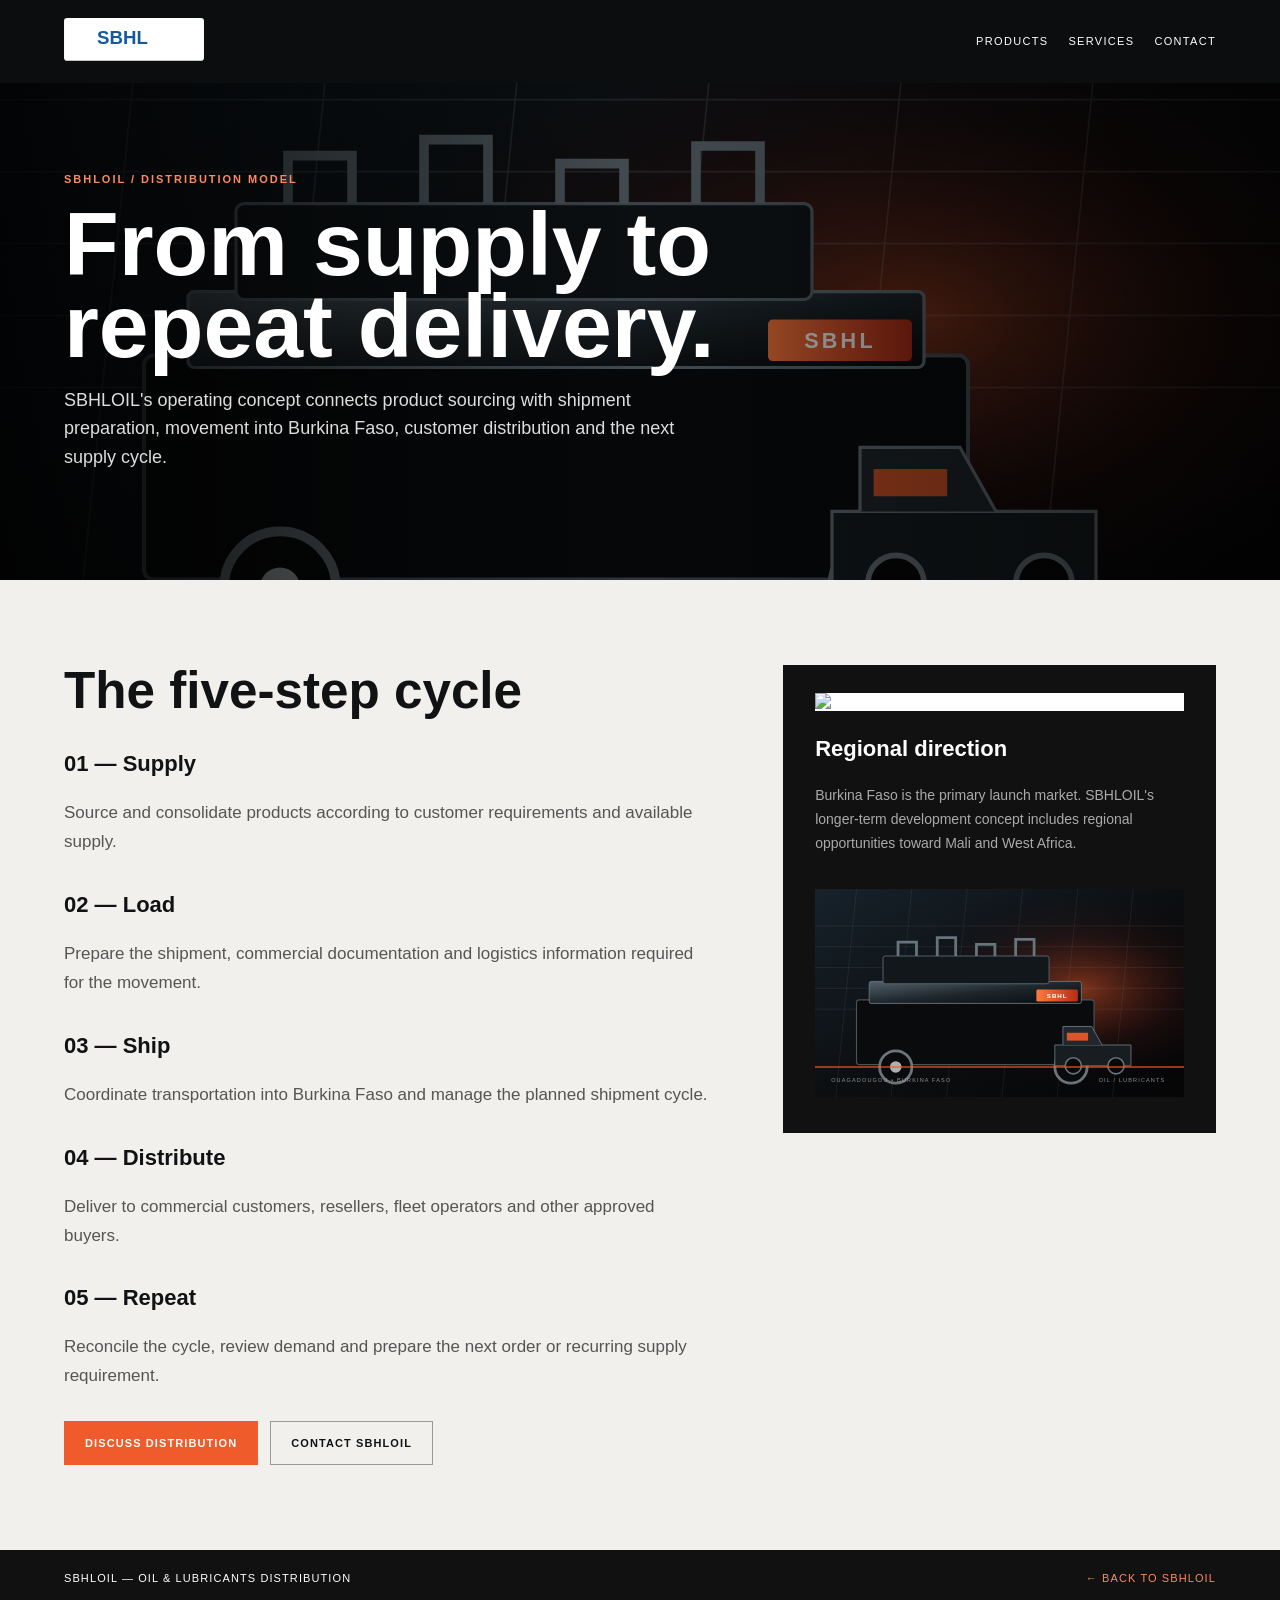
==== distribution/index.html @ 210b0f4d "Rebrand website to SBHLOIL" ====
<!doctype html><html lang="en"><head><meta charset="utf-8"><meta name="viewport" content="width=device-width,initial-scale=1"><title>SBHLOIL | Distribution Model</title><link rel="stylesheet" href="../assets/detail.css"></head><body>
<header class="detail-header"><a href="../index.html"><svg class="sbhl-logo" viewBox="0 0 360 110" xmlns="http://www.w3.org/2000/svg"><rect width="360" height="110" rx="8" fill="#fff"/><text x="85" y="68" font-family="Arial" font-size="48" font-weight="900" fill="#145a9c">SBHL</text></svg></a><nav class="detail-nav"><a href="../index.html#products">Products</a><a href="../index.html#services">Services</a><a href="../index.html#contact">Contact</a></nav></header>
<section class="detail-hero"><div class="detail-hero-content"><div class="eyebrow">SBHLOIL / DISTRIBUTION MODEL</div><h1>From supply to repeat delivery.</h1><p>SBHLOIL's operating concept connects product sourcing with shipment preparation, movement into Burkina Faso, customer distribution and the next supply cycle.</p></div></section>
<main class="detail-main"><div class="detail-grid"><div><h2>The five-step cycle</h2><h3>01 — Supply</h3><p>Source and consolidate products according to customer requirements and available supply.</p><h3>02 — Load</h3><p>Prepare the shipment, commercial documentation and logistics information required for the movement.</p><h3>03 — Ship</h3><p>Coordinate transportation into Burkina Faso and manage the planned shipment cycle.</p><h3>04 — Distribute</h3><p>Deliver to commercial customers, resellers, fleet operators and other approved buyers.</p><h3>05 — Repeat</h3><p>Reconcile the cycle, review demand and prepare the next order or recurring supply requirement.</p><div class="detail-actions"><a class="btn btn-primary" href="../index.html#quote">Discuss Distribution</a><a class="btn btn-light" href="../index.html#contact">Contact SBHLOIL</a></div></div><aside class="info-card"><img class="card-image" src="../assets/sbhl-gazpromneft-brand.webp" alt="SBHL and Gazpromneft brand identity"><h3>Regional direction</h3><p>Burkina Faso is the primary launch market. SBHLOIL's longer-term development concept includes regional opportunities toward Mali and West Africa.</p><img src="../assets/sbhl-hero.svg" alt="SBHL distribution illustration" style="width:100%;margin-top:20px"></aside></div></main><div class="backbar"><span>SBHLOIL — Oil & Lubricants Distribution</span><a href="../index.html">← Back to SBHLOIL</a></div></body></html>
---- assets/detail.css ----
:root{--accent:#ef5b2a;--dark:#0b0d0f;--paper:#f1f0ec;--muted:#a8aaa6;--blue:#145a9c}*{box-sizing:border-box}body{margin:0;background:var(--paper);color:#101214;font-family:Arial,Helvetica,sans-serif}a{text-decoration:none;color:inherit}.detail-header{background:#0b0d0f;color:#fff;padding:18px 5vw;display:flex;align-items:center;justify-content:space-between;gap:20px}.detail-header .sbhl-logo{width:140px}.detail-nav{display:flex;gap:20px;align-items:center;font-size:11px;text-transform:uppercase;letter-spacing:.12em}.detail-nav a:hover{color:#ff8a5e}.detail-hero{position:relative;min-height:460px;background:#090b0c url("sbhl-hero.svg") center/cover no-repeat;color:#fff;display:flex;align-items:flex-end}.detail-hero:after{content:"";position:absolute;inset:0;background:linear-gradient(90deg,rgba(0,0,0,.88),rgba(0,0,0,.35),rgba(0,0,0,.7))}.detail-hero-content{position:relative;z-index:1;width:min(1180px,90%);margin:0 auto;padding:90px 0}.eyebrow{font-size:11px;letter-spacing:.18em;color:#ff8a5e;font-weight:800}.detail-hero h1{font-size:clamp(48px,7vw,90px);line-height:.92;margin:18px 0;max-width:900px}.detail-hero p{max-width:650px;color:#ddd;font-size:18px;line-height:1.6}.detail-main{width:min(1180px,90%);margin:auto;padding:85px 0}.detail-grid{display:grid;grid-template-columns:1.2fr .8fr;gap:70px}.detail-main h2{font-size:clamp(34px,4vw,58px);line-height:1;margin:0 0 25px}.detail-main h3{font-size:22px;margin-top:35px}.detail-main p,.detail-main li{font-size:17px;line-height:1.7;color:#555}.detail-main ul{padding-left:22px}.info-card{background:#111;color:#fff;padding:32px;align-self:start}.info-card .mini-logo{width:150px;background:#fff;padding:5px;margin-bottom:25px}.info-card h3{margin-top:0;color:#fff}.info-card p,.info-card li{color:#aaa;font-size:14px}.detail-actions{display:flex;gap:12px;flex-wrap:wrap;margin-top:30px}.btn{display:inline-block;padding:15px 20px;text-transform:uppercase;font-size:11px;font-weight:800;letter-spacing:.1em;border:1px solid #111}.btn-primary{background:var(--accent);border-color:var(--accent);color:#fff}.btn-dark{background:#111;color:#fff;border-color:#111}.btn-light{border-color:#999}.fact-grid{display:grid;grid-template-columns:repeat(3,1fr);gap:1px;background:#ccc;margin-top:50px}.fact{background:#fff;padding:28px}.fact strong{display:block;font-size:14px;text-transform:uppercase;letter-spacing:.1em}.fact span{display:block;color:#666;margin-top:12px;line-height:1.5}.backbar{background:#111;color:#fff;padding:22px 5vw;display:flex;justify-content:space-between;gap:20px;font-size:11px;text-transform:uppercase;letter-spacing:.1em}.backbar a{color:#ff8a5e}footer{background:#080909;color:#fff;padding:35px 5vw;display:flex;align-items:center;justify-content:space-between;gap:20px;font-size:11px}.footer-logo{width:120px}.footer-logo svg{width:120px;height:auto}@media(max-width:800px){.detail-nav a:not(:last-child){display:none}.detail-grid{grid-template-columns:1fr}.fact-grid{grid-template-columns:1fr}.detail-main{padding:60px 0}.detail-hero{min-height:520px}.detail-hero-content{padding:70px 0}footer{flex-direction:column;align-items:flex-start}}.detail-gallery{background:#fff;padding:70px 5%;display:grid;grid-template-columns:1fr 1.25fr .6fr;gap:18px;align-items:stretch;border-top:1px solid #ddd;border-bottom:1px solid #ddd}.detail-gallery-copy{padding:25px 20px 25px 0}.detail-gallery-copy h2{font-size:clamp(32px,4vw,58px);line-height:.95;margin:15px 0}.detail-gallery-copy p{color:#666;line-height:1.65}.detail-gallery>img{width:100%;height:100%;min-height:330px;object-fit:cover;background:#f3f3f3}.detail-gallery>img:last-child{object-fit:contain;padding:15px}@media(max-width:800px){.detail-gallery{grid-template-columns:1fr}.detail-gallery-copy{padding:0}.detail-gallery>img{min-height:260px}}.card-image{width:100%;display:block;max-height:240px;object-fit:cover;margin:-4px 0 25px;background:#fff}.info-card .card-image+ h3{margin-top:0}
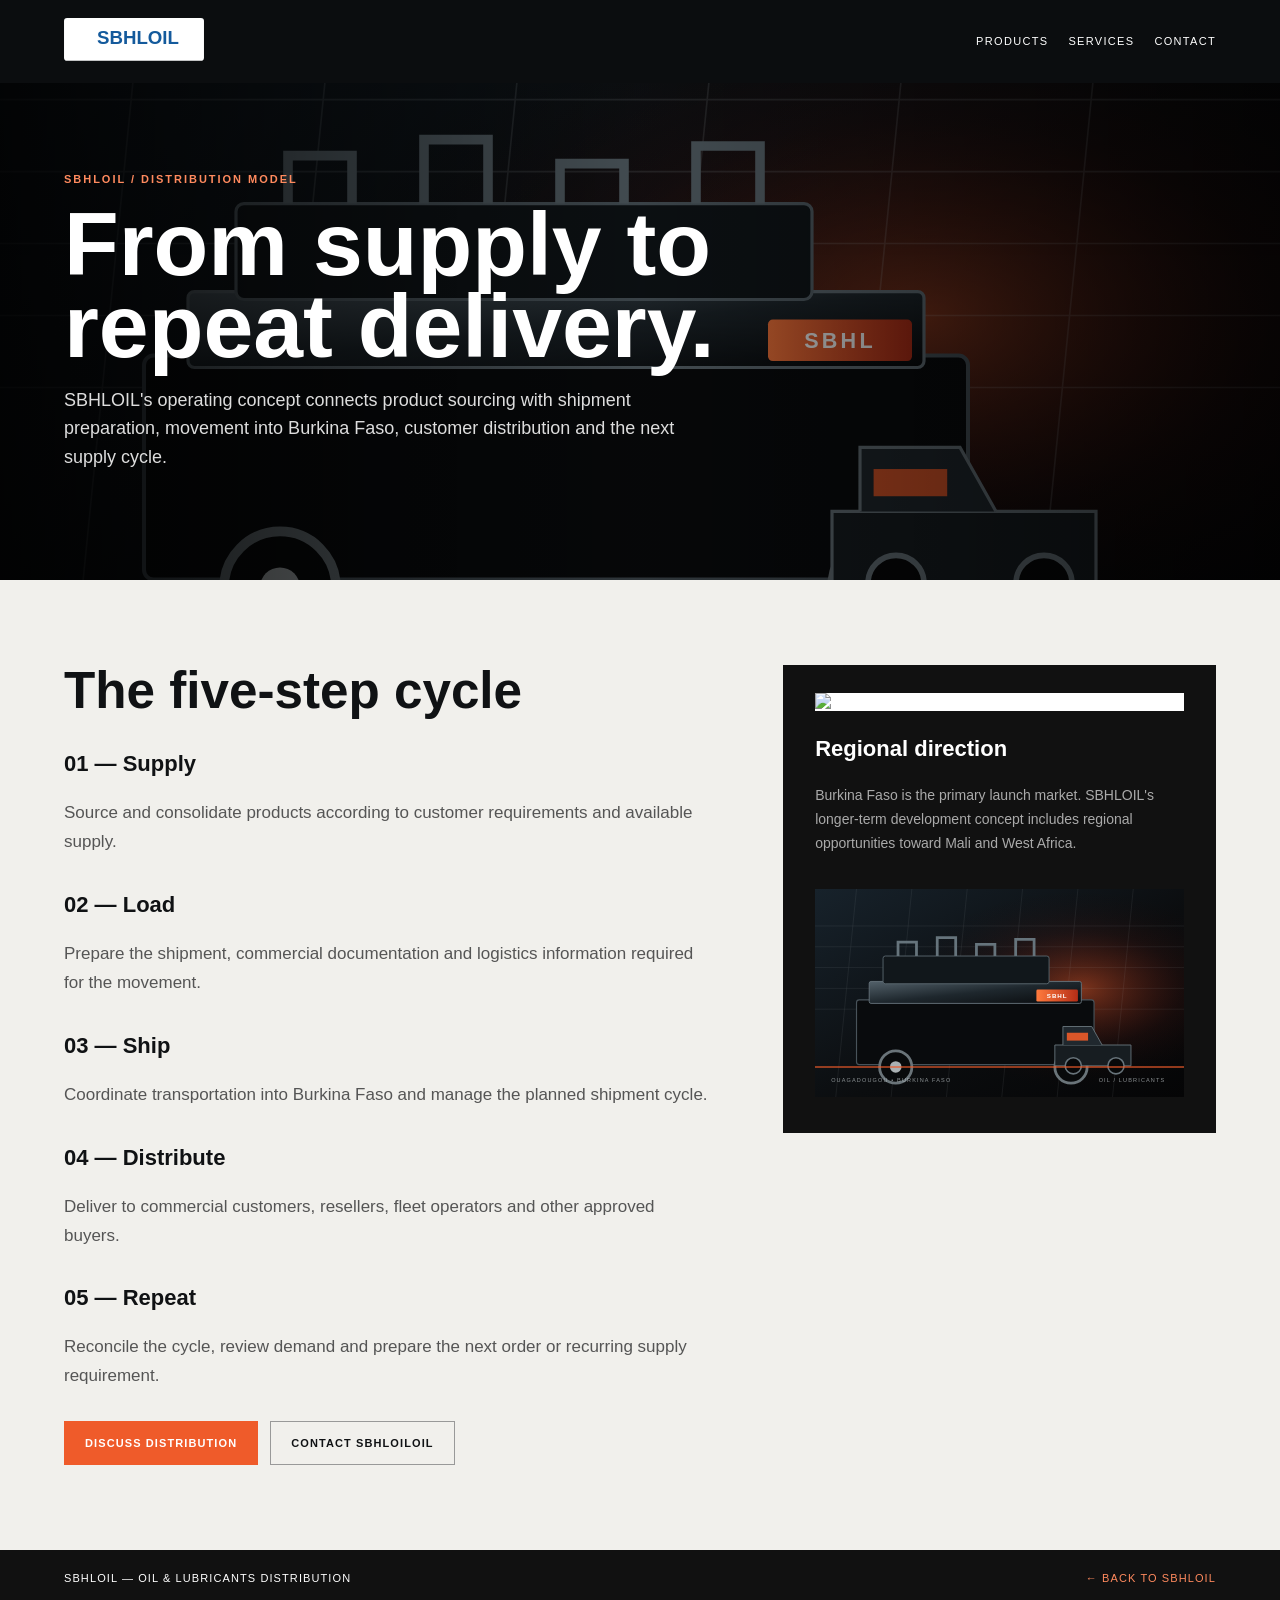
==== commit 29fa6324: "Finalize SBHLOIL public branding" ====
--- a/distribution/index.html
+++ b/distribution/index.html
@@ -1,4 +1,4 @@
 <!doctype html><html lang="en"><head><meta charset="utf-8"><meta name="viewport" content="width=device-width,initial-scale=1"><title>SBHLOIL | Distribution Model</title><link rel="stylesheet" href="../assets/detail.css"></head><body>
-<header class="detail-header"><a href="../index.html"><svg class="sbhl-logo" viewBox="0 0 360 110" xmlns="http://www.w3.org/2000/svg"><rect width="360" height="110" rx="8" fill="#fff"/><text x="85" y="68" font-family="Arial" font-size="48" font-weight="900" fill="#145a9c">SBHL</text></svg></a><nav class="detail-nav"><a href="../index.html#products">Products</a><a href="../index.html#services">Services</a><a href="../index.html#contact">Contact</a></nav></header>
+<header class="detail-header"><a href="../index.html"><svg class="sbhl-logo" viewBox="0 0 360 110" xmlns="http://www.w3.org/2000/svg"><rect width="360" height="110" rx="8" fill="#fff"/><text x="85" y="68" font-family="Arial" font-size="48" font-weight="900" fill="#145a9c">SBHLOIL</text></svg></a><nav class="detail-nav"><a href="../index.html#products">Products</a><a href="../index.html#services">Services</a><a href="../index.html#contact">Contact</a></nav></header>
 <section class="detail-hero"><div class="detail-hero-content"><div class="eyebrow">SBHLOIL / DISTRIBUTION MODEL</div><h1>From supply to repeat delivery.</h1><p>SBHLOIL's operating concept connects product sourcing with shipment preparation, movement into Burkina Faso, customer distribution and the next supply cycle.</p></div></section>
-<main class="detail-main"><div class="detail-grid"><div><h2>The five-step cycle</h2><h3>01 — Supply</h3><p>Source and consolidate products according to customer requirements and available supply.</p><h3>02 — Load</h3><p>Prepare the shipment, commercial documentation and logistics information required for the movement.</p><h3>03 — Ship</h3><p>Coordinate transportation into Burkina Faso and manage the planned shipment cycle.</p><h3>04 — Distribute</h3><p>Deliver to commercial customers, resellers, fleet operators and other approved buyers.</p><h3>05 — Repeat</h3><p>Reconcile the cycle, review demand and prepare the next order or recurring supply requirement.</p><div class="detail-actions"><a class="btn btn-primary" href="../index.html#quote">Discuss Distribution</a><a class="btn btn-light" href="../index.html#contact">Contact SBHLOIL</a></div></div><aside class="info-card"><img class="card-image" src="../assets/sbhl-gazpromneft-brand.webp" alt="SBHL and Gazpromneft brand identity"><h3>Regional direction</h3><p>Burkina Faso is the primary launch market. SBHLOIL's longer-term development concept includes regional opportunities toward Mali and West Africa.</p><img src="../assets/sbhl-hero.svg" alt="SBHL distribution illustration" style="width:100%;margin-top:20px"></aside></div></main><div class="backbar"><span>SBHLOIL — Oil & Lubricants Distribution</span><a href="../index.html">← Back to SBHLOIL</a></div></body></html>+<main class="detail-main"><div class="detail-grid"><div><h2>The five-step cycle</h2><h3>01 — Supply</h3><p>Source and consolidate products according to customer requirements and available supply.</p><h3>02 — Load</h3><p>Prepare the shipment, commercial documentation and logistics information required for the movement.</p><h3>03 — Ship</h3><p>Coordinate transportation into Burkina Faso and manage the planned shipment cycle.</p><h3>04 — Distribute</h3><p>Deliver to commercial customers, resellers, fleet operators and other approved buyers.</p><h3>05 — Repeat</h3><p>Reconcile the cycle, review demand and prepare the next order or recurring supply requirement.</p><div class="detail-actions"><a class="btn btn-primary" href="../index.html#quote">Discuss Distribution</a><a class="btn btn-light" href="../index.html#contact">Contact SBHLOILOIL</a></div></div><aside class="info-card"><img class="card-image" src="../assets/sbhl-gazpromneft-brand.webp" alt="SBHLOIL and Gazpromneft brand identity"><h3>Regional direction</h3><p>Burkina Faso is the primary launch market. SBHLOIL's longer-term development concept includes regional opportunities toward Mali and West Africa.</p><img src="../assets/sbhl-hero.svg" alt="SBHLOIL distribution illustration" style="width:100%;margin-top:20px"></aside></div></main><div class="backbar"><span>SBHLOIL — Oil & Lubricants Distribution</span><a href="../index.html">← Back to SBHLOIL</a></div></body></html>
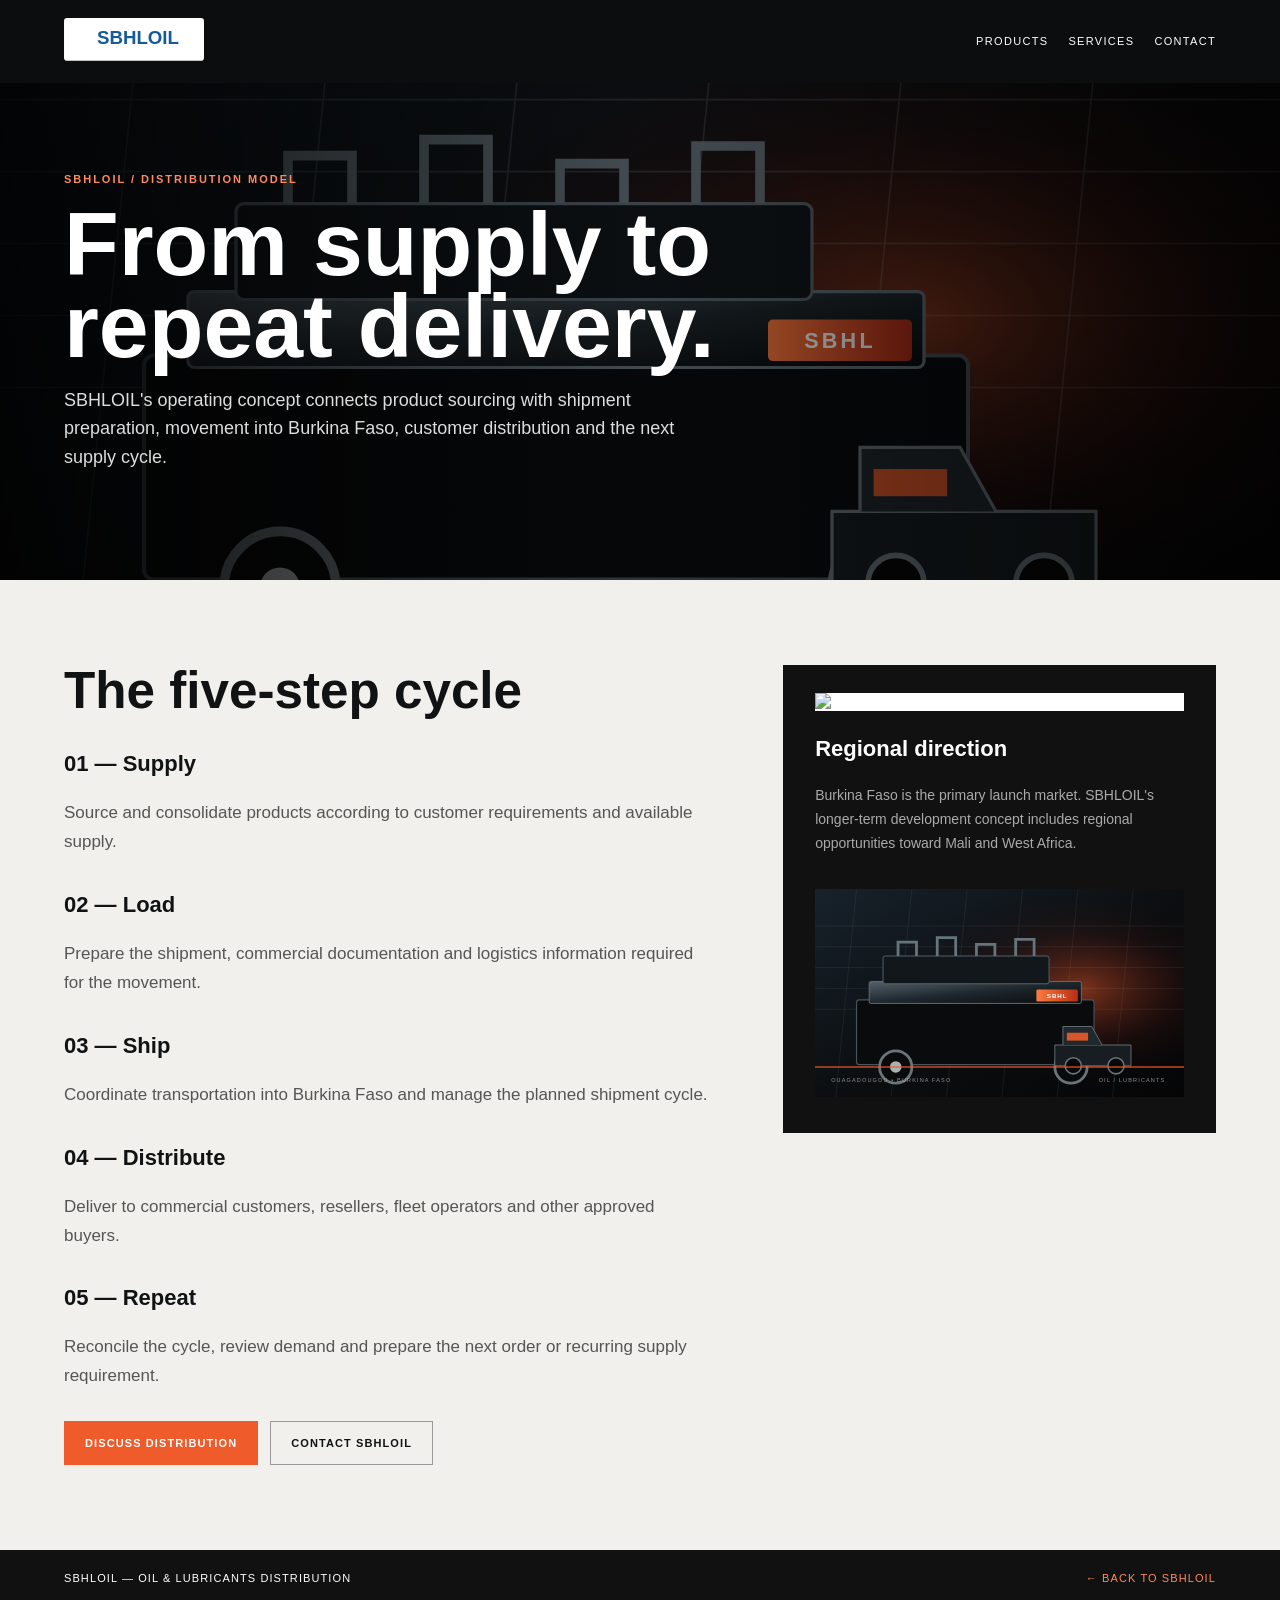
==== commit b8bf5f6e: "Polish SBHLOIL public copy" ====
--- a/distribution/index.html
+++ b/distribution/index.html
@@ -1,4 +1,4 @@
 <!doctype html><html lang="en"><head><meta charset="utf-8"><meta name="viewport" content="width=device-width,initial-scale=1"><title>SBHLOIL | Distribution Model</title><link rel="stylesheet" href="../assets/detail.css"></head><body>
 <header class="detail-header"><a href="../index.html"><svg class="sbhl-logo" viewBox="0 0 360 110" xmlns="http://www.w3.org/2000/svg"><rect width="360" height="110" rx="8" fill="#fff"/><text x="85" y="68" font-family="Arial" font-size="48" font-weight="900" fill="#145a9c">SBHLOIL</text></svg></a><nav class="detail-nav"><a href="../index.html#products">Products</a><a href="../index.html#services">Services</a><a href="../index.html#contact">Contact</a></nav></header>
 <section class="detail-hero"><div class="detail-hero-content"><div class="eyebrow">SBHLOIL / DISTRIBUTION MODEL</div><h1>From supply to repeat delivery.</h1><p>SBHLOIL's operating concept connects product sourcing with shipment preparation, movement into Burkina Faso, customer distribution and the next supply cycle.</p></div></section>
-<main class="detail-main"><div class="detail-grid"><div><h2>The five-step cycle</h2><h3>01 — Supply</h3><p>Source and consolidate products according to customer requirements and available supply.</p><h3>02 — Load</h3><p>Prepare the shipment, commercial documentation and logistics information required for the movement.</p><h3>03 — Ship</h3><p>Coordinate transportation into Burkina Faso and manage the planned shipment cycle.</p><h3>04 — Distribute</h3><p>Deliver to commercial customers, resellers, fleet operators and other approved buyers.</p><h3>05 — Repeat</h3><p>Reconcile the cycle, review demand and prepare the next order or recurring supply requirement.</p><div class="detail-actions"><a class="btn btn-primary" href="../index.html#quote">Discuss Distribution</a><a class="btn btn-light" href="../index.html#contact">Contact SBHLOILOIL</a></div></div><aside class="info-card"><img class="card-image" src="../assets/sbhl-gazpromneft-brand.webp" alt="SBHLOIL and Gazpromneft brand identity"><h3>Regional direction</h3><p>Burkina Faso is the primary launch market. SBHLOIL's longer-term development concept includes regional opportunities toward Mali and West Africa.</p><img src="../assets/sbhl-hero.svg" alt="SBHLOIL distribution illustration" style="width:100%;margin-top:20px"></aside></div></main><div class="backbar"><span>SBHLOIL — Oil & Lubricants Distribution</span><a href="../index.html">← Back to SBHLOIL</a></div></body></html>+<main class="detail-main"><div class="detail-grid"><div><h2>The five-step cycle</h2><h3>01 — Supply</h3><p>Source and consolidate products according to customer requirements and available supply.</p><h3>02 — Load</h3><p>Prepare the shipment, commercial documentation and logistics information required for the movement.</p><h3>03 — Ship</h3><p>Coordinate transportation into Burkina Faso and manage the planned shipment cycle.</p><h3>04 — Distribute</h3><p>Deliver to commercial customers, resellers, fleet operators and other approved buyers.</p><h3>05 — Repeat</h3><p>Reconcile the cycle, review demand and prepare the next order or recurring supply requirement.</p><div class="detail-actions"><a class="btn btn-primary" href="../index.html#quote">Discuss Distribution</a><a class="btn btn-light" href="../index.html#contact">Contact SBHLOIL</a></div></div><aside class="info-card"><img class="card-image" src="../assets/sbhl-gazpromneft-brand.webp" alt="SBHLOIL and Gazpromneft brand identity"><h3>Regional direction</h3><p>Burkina Faso is the primary launch market. SBHLOIL's longer-term development concept includes regional opportunities toward Mali and West Africa.</p><img src="../assets/sbhl-hero.svg" alt="SBHLOIL distribution illustration" style="width:100%;margin-top:20px"></aside></div></main><div class="backbar"><span>SBHLOIL — Oil & Lubricants Distribution</span><a href="../index.html">← Back to SBHLOIL</a></div></body></html>
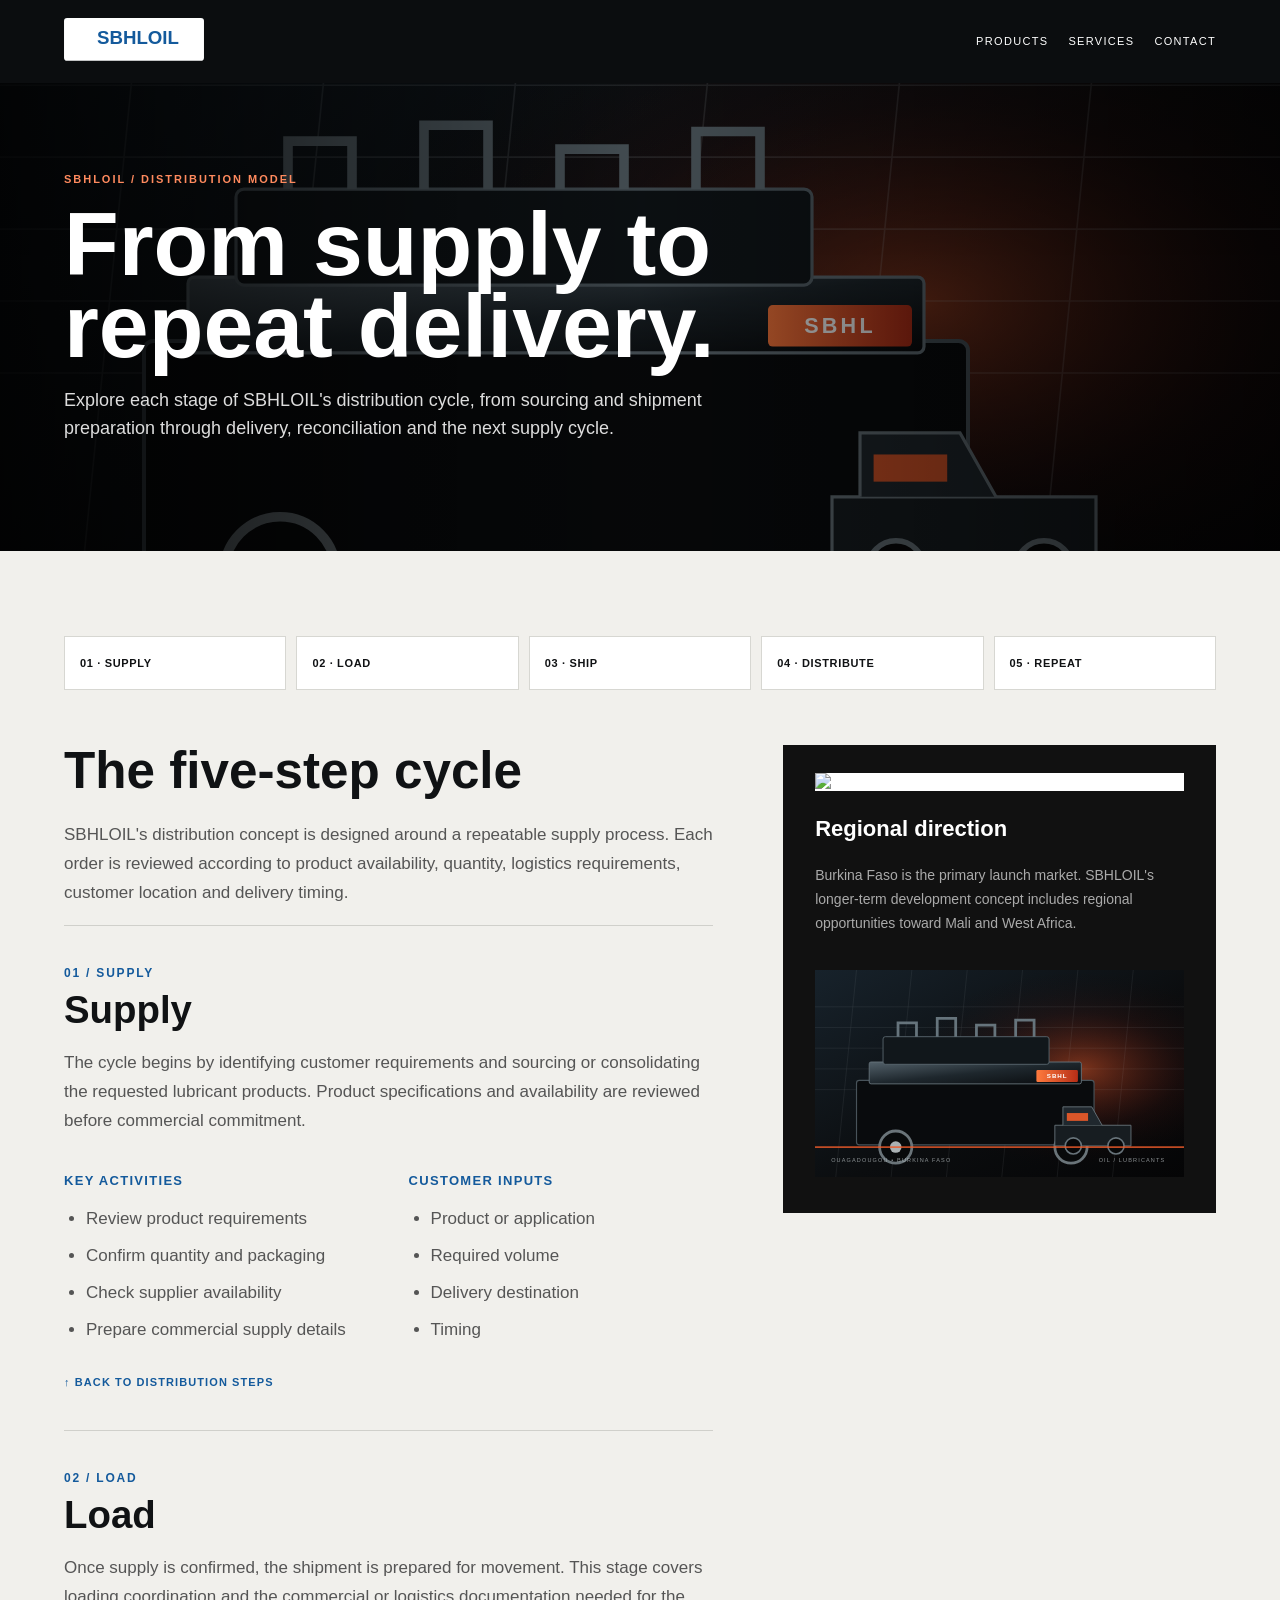
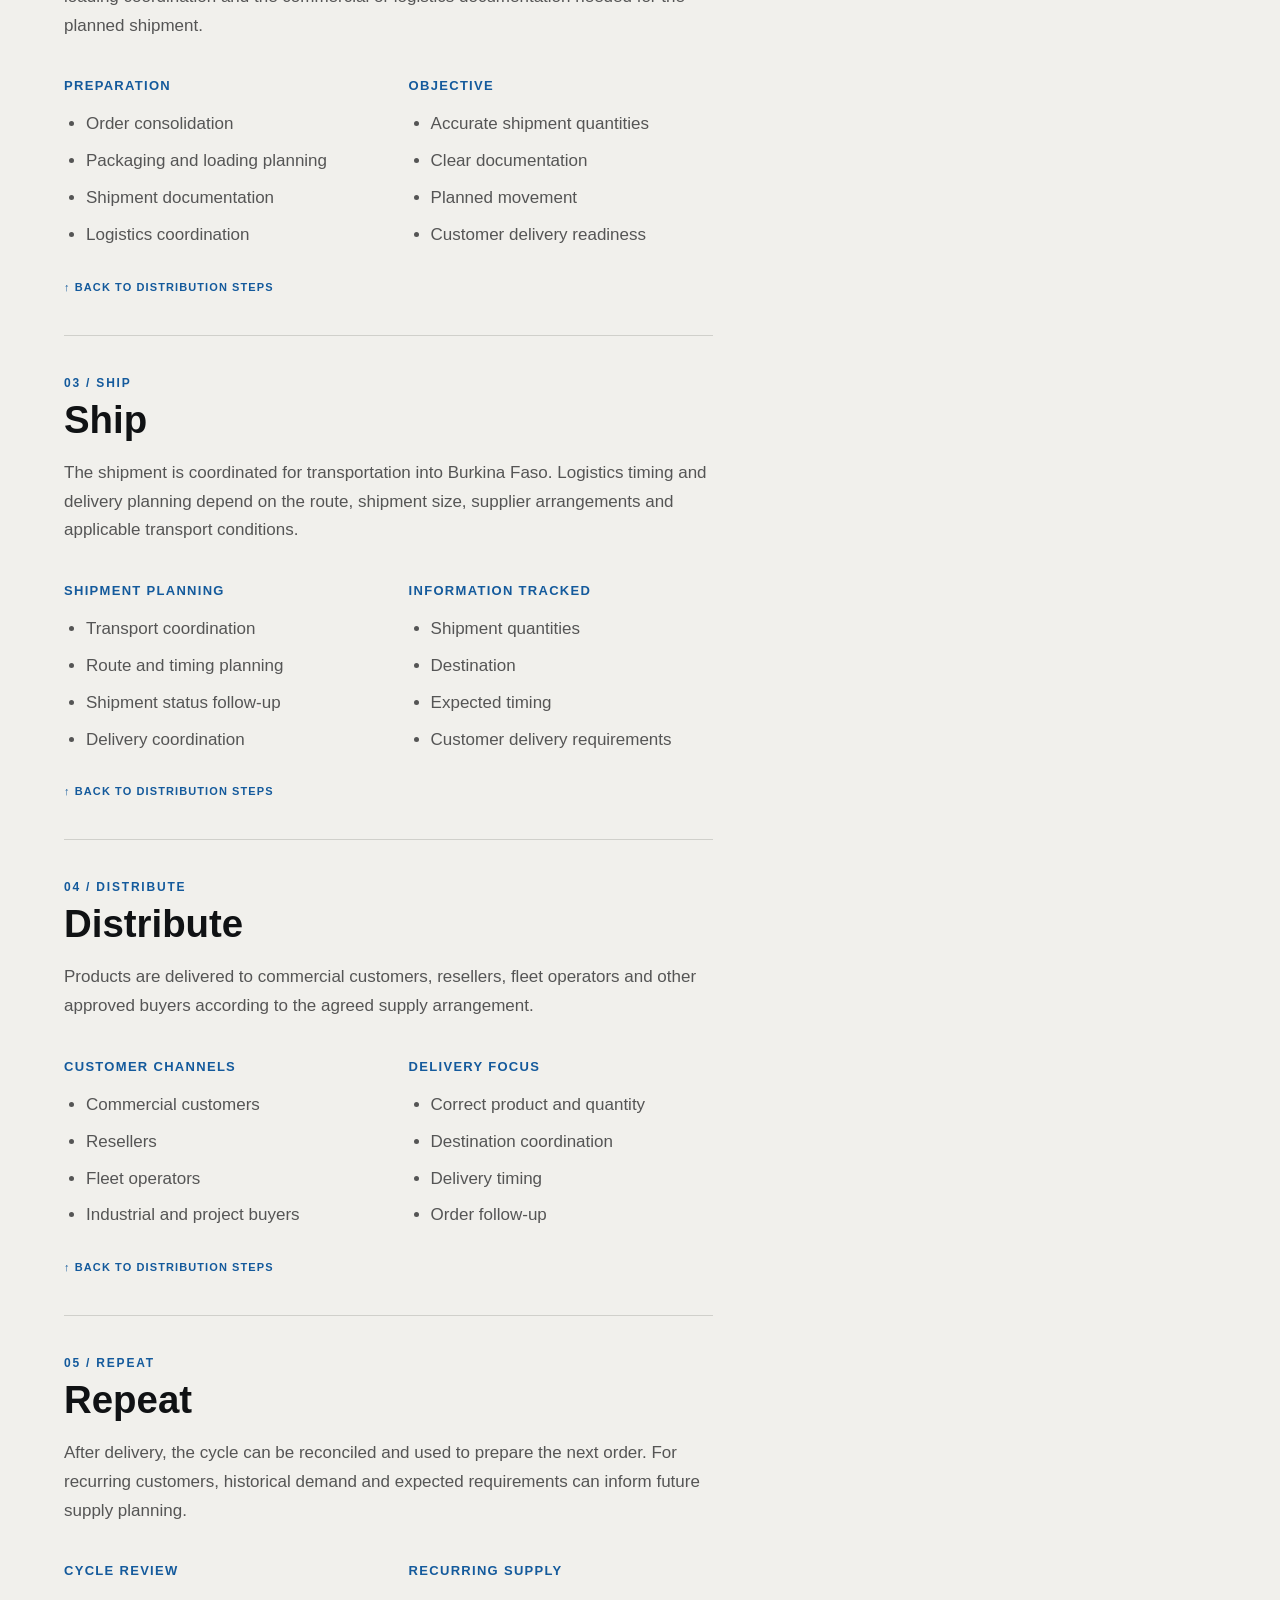
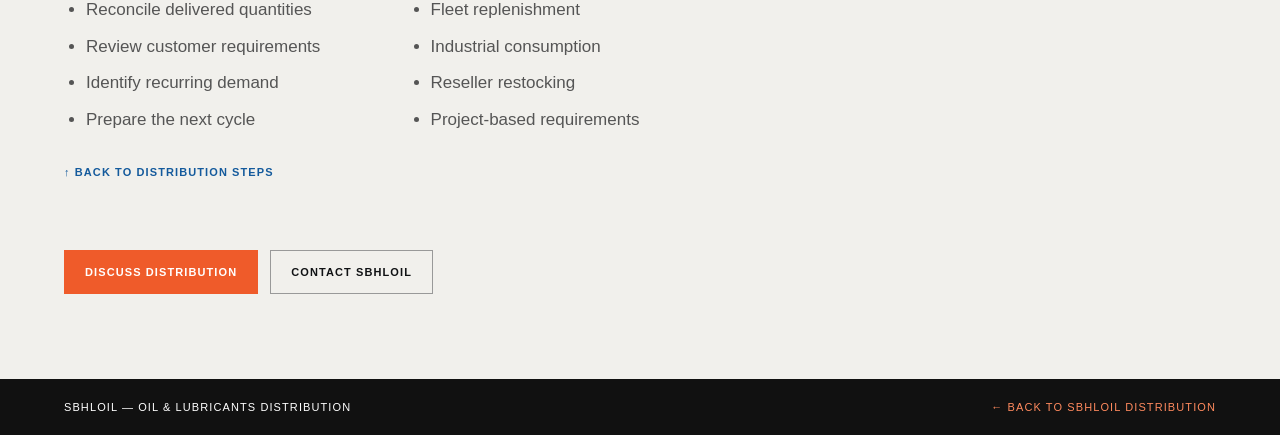
==== commit c43ff847: "Expand clickable distribution content" ====
--- a/distribution/index.html
+++ b/distribution/index.html
@@ -1,4 +1,18 @@
-<!doctype html><html lang="en"><head><meta charset="utf-8"><meta name="viewport" content="width=device-width,initial-scale=1"><title>SBHLOIL | Distribution Model</title><link rel="stylesheet" href="../assets/detail.css"></head><body>
-<header class="detail-header"><a href="../index.html"><svg class="sbhl-logo" viewBox="0 0 360 110" xmlns="http://www.w3.org/2000/svg"><rect width="360" height="110" rx="8" fill="#fff"/><text x="85" y="68" font-family="Arial" font-size="48" font-weight="900" fill="#145a9c">SBHLOIL</text></svg></a><nav class="detail-nav"><a href="../index.html#products">Products</a><a href="../index.html#services">Services</a><a href="../index.html#contact">Contact</a></nav></header>
-<section class="detail-hero"><div class="detail-hero-content"><div class="eyebrow">SBHLOIL / DISTRIBUTION MODEL</div><h1>From supply to repeat delivery.</h1><p>SBHLOIL's operating concept connects product sourcing with shipment preparation, movement into Burkina Faso, customer distribution and the next supply cycle.</p></div></section>
-<main class="detail-main"><div class="detail-grid"><div><h2>The five-step cycle</h2><h3>01 — Supply</h3><p>Source and consolidate products according to customer requirements and available supply.</p><h3>02 — Load</h3><p>Prepare the shipment, commercial documentation and logistics information required for the movement.</p><h3>03 — Ship</h3><p>Coordinate transportation into Burkina Faso and manage the planned shipment cycle.</p><h3>04 — Distribute</h3><p>Deliver to commercial customers, resellers, fleet operators and other approved buyers.</p><h3>05 — Repeat</h3><p>Reconcile the cycle, review demand and prepare the next order or recurring supply requirement.</p><div class="detail-actions"><a class="btn btn-primary" href="../index.html#quote">Discuss Distribution</a><a class="btn btn-light" href="../index.html#contact">Contact SBHLOIL</a></div></div><aside class="info-card"><img class="card-image" src="../assets/sbhl-gazpromneft-brand.webp" alt="SBHLOIL and Gazpromneft brand identity"><h3>Regional direction</h3><p>Burkina Faso is the primary launch market. SBHLOIL's longer-term development concept includes regional opportunities toward Mali and West Africa.</p><img src="../assets/sbhl-hero.svg" alt="SBHLOIL distribution illustration" style="width:100%;margin-top:20px"></aside></div></main><div class="backbar"><span>SBHLOIL — Oil & Lubricants Distribution</span><a href="../index.html">← Back to SBHLOIL</a></div></body></html>+<!doctype html>
+<html lang="en"><head><meta charset="utf-8"><meta name="viewport" content="width=device-width,initial-scale=1"><title>SBHLOIL | Distribution Model</title><link rel="stylesheet" href="../assets/detail.css">
+<style>.dist-nav{display:grid;grid-template-columns:repeat(5,1fr);gap:10px;margin:0 0 55px}.dist-nav a{background:#fff;border:1px solid #d7d7d2;padding:20px 15px;font-weight:800;font-size:11px;letter-spacing:.06em;text-transform:uppercase}.dist-nav a:hover{border-color:#145a9c;transform:translateY(-2px)}.dist-step{padding:40px 0;border-top:1px solid #d0d0cb;scroll-margin-top:25px}.dist-step h3{font-size:clamp(29px,3vw,44px);margin:0 0 15px}.dist-step .number{color:#145a9c;font-size:12px;letter-spacing:.15em;font-weight:800;text-transform:uppercase;margin-bottom:8px}.dist-columns{display:grid;grid-template-columns:1fr 1fr;gap:40px;margin-top:20px}.dist-columns h4{font-size:13px;text-transform:uppercase;letter-spacing:.1em;color:#145a9c}.dist-columns li{margin-bottom:8px}.backcat{display:inline-block;margin-top:15px;font-size:11px;font-weight:800;letter-spacing:.1em;text-transform:uppercase;color:#145a9c}@media(max-width:800px){.dist-nav{grid-template-columns:1fr 1fr}.dist-columns{grid-template-columns:1fr}}@media(max-width:500px){.dist-nav{grid-template-columns:1fr}}</style>
+</head><body>
+<header class="detail-header"><a href="../index.html" aria-label="SBHLOIL home"><svg class="sbhl-logo" viewBox="0 0 360 110" xmlns="http://www.w3.org/2000/svg"><rect width="360" height="110" rx="8" fill="#fff"/><text x="85" y="68" font-family="Arial" font-size="48" font-weight="900" fill="#145a9c">SBHLOIL</text></svg></a><nav class="detail-nav"><a href="../index.html#products">Products</a><a href="../index.html#services">Services</a><a href="../index.html#contact">Contact</a></nav></header>
+<section class="detail-hero"><div class="detail-hero-content"><div class="eyebrow">SBHLOIL / DISTRIBUTION MODEL</div><h1>From supply to repeat delivery.</h1><p>Explore each stage of SBHLOIL's distribution cycle, from sourcing and shipment preparation through delivery, reconciliation and the next supply cycle.</p></div></section>
+<main class="detail-main">
+<div class="dist-nav" id="distribution-steps"><a href="#supply">01 · Supply</a><a href="#load">02 · Load</a><a href="#ship">03 · Ship</a><a href="#distribute">04 · Distribute</a><a href="#repeat">05 · Repeat</a></div>
+<div class="detail-grid"><div><h2>The five-step cycle</h2><p>SBHLOIL's distribution concept is designed around a repeatable supply process. Each order is reviewed according to product availability, quantity, logistics requirements, customer location and delivery timing.</p>
+<section class="dist-step" id="supply"><div class="number">01 / Supply</div><h3>Supply</h3><p>The cycle begins by identifying customer requirements and sourcing or consolidating the requested lubricant products. Product specifications and availability are reviewed before commercial commitment.</p><div class="dist-columns"><div><h4>Key activities</h4><ul><li>Review product requirements</li><li>Confirm quantity and packaging</li><li>Check supplier availability</li><li>Prepare commercial supply details</li></ul></div><div><h4>Customer inputs</h4><ul><li>Product or application</li><li>Required volume</li><li>Delivery destination</li><li>Timing</li></ul></div></div><a class="backcat" href="#distribution-steps">↑ Back to distribution steps</a></section>
+<section class="dist-step" id="load"><div class="number">02 / Load</div><h3>Load</h3><p>Once supply is confirmed, the shipment is prepared for movement. This stage covers loading coordination and the commercial or logistics documentation needed for the planned shipment.</p><div class="dist-columns"><div><h4>Preparation</h4><ul><li>Order consolidation</li><li>Packaging and loading planning</li><li>Shipment documentation</li><li>Logistics coordination</li></ul></div><div><h4>Objective</h4><ul><li>Accurate shipment quantities</li><li>Clear documentation</li><li>Planned movement</li><li>Customer delivery readiness</li></ul></div></div><a class="backcat" href="#distribution-steps">↑ Back to distribution steps</a></section>
+<section class="dist-step" id="ship"><div class="number">03 / Ship</div><h3>Ship</h3><p>The shipment is coordinated for transportation into Burkina Faso. Logistics timing and delivery planning depend on the route, shipment size, supplier arrangements and applicable transport conditions.</p><div class="dist-columns"><div><h4>Shipment planning</h4><ul><li>Transport coordination</li><li>Route and timing planning</li><li>Shipment status follow-up</li><li>Delivery coordination</li></ul></div><div><h4>Information tracked</h4><ul><li>Shipment quantities</li><li>Destination</li><li>Expected timing</li><li>Customer delivery requirements</li></ul></div></div><a class="backcat" href="#distribution-steps">↑ Back to distribution steps</a></section>
+<section class="dist-step" id="distribute"><div class="number">04 / Distribute</div><h3>Distribute</h3><p>Products are delivered to commercial customers, resellers, fleet operators and other approved buyers according to the agreed supply arrangement.</p><div class="dist-columns"><div><h4>Customer channels</h4><ul><li>Commercial customers</li><li>Resellers</li><li>Fleet operators</li><li>Industrial and project buyers</li></ul></div><div><h4>Delivery focus</h4><ul><li>Correct product and quantity</li><li>Destination coordination</li><li>Delivery timing</li><li>Order follow-up</li></ul></div></div><a class="backcat" href="#distribution-steps">↑ Back to distribution steps</a></section>
+<section class="dist-step" id="repeat"><div class="number">05 / Repeat</div><h3>Repeat</h3><p>After delivery, the cycle can be reconciled and used to prepare the next order. For recurring customers, historical demand and expected requirements can inform future supply planning.</p><div class="dist-columns"><div><h4>Cycle review</h4><ul><li>Reconcile delivered quantities</li><li>Review customer requirements</li><li>Identify recurring demand</li><li>Prepare the next cycle</li></ul></div><div><h4>Recurring supply</h4><ul><li>Fleet replenishment</li><li>Industrial consumption</li><li>Reseller restocking</li><li>Project-based requirements</li></ul></div></div><a class="backcat" href="#distribution-steps">↑ Back to distribution steps</a></section>
+<div class="detail-actions"><a class="btn btn-primary" href="../index.html#quote">Discuss Distribution</a><a class="btn btn-light" href="../index.html#contact">Contact SBHLOIL</a></div>
+</div><aside class="info-card"><img class="card-image" src="../assets/sbhl-gazpromneft-brand.webp" alt="SBHLOIL and Gazpromneft brand identity"><h3>Regional direction</h3><p>Burkina Faso is the primary launch market. SBHLOIL's longer-term development concept includes regional opportunities toward Mali and West Africa.</p><img src="../assets/sbhl-hero.svg" alt="SBHLOIL distribution illustration" style="width:100%;margin-top:20px"></aside></div></main>
+<div class="backbar"><span>SBHLOIL — Oil & Lubricants Distribution</span><a href="../index.html#distribution">← Back to SBHLOIL Distribution</a></div>
+</body></html>
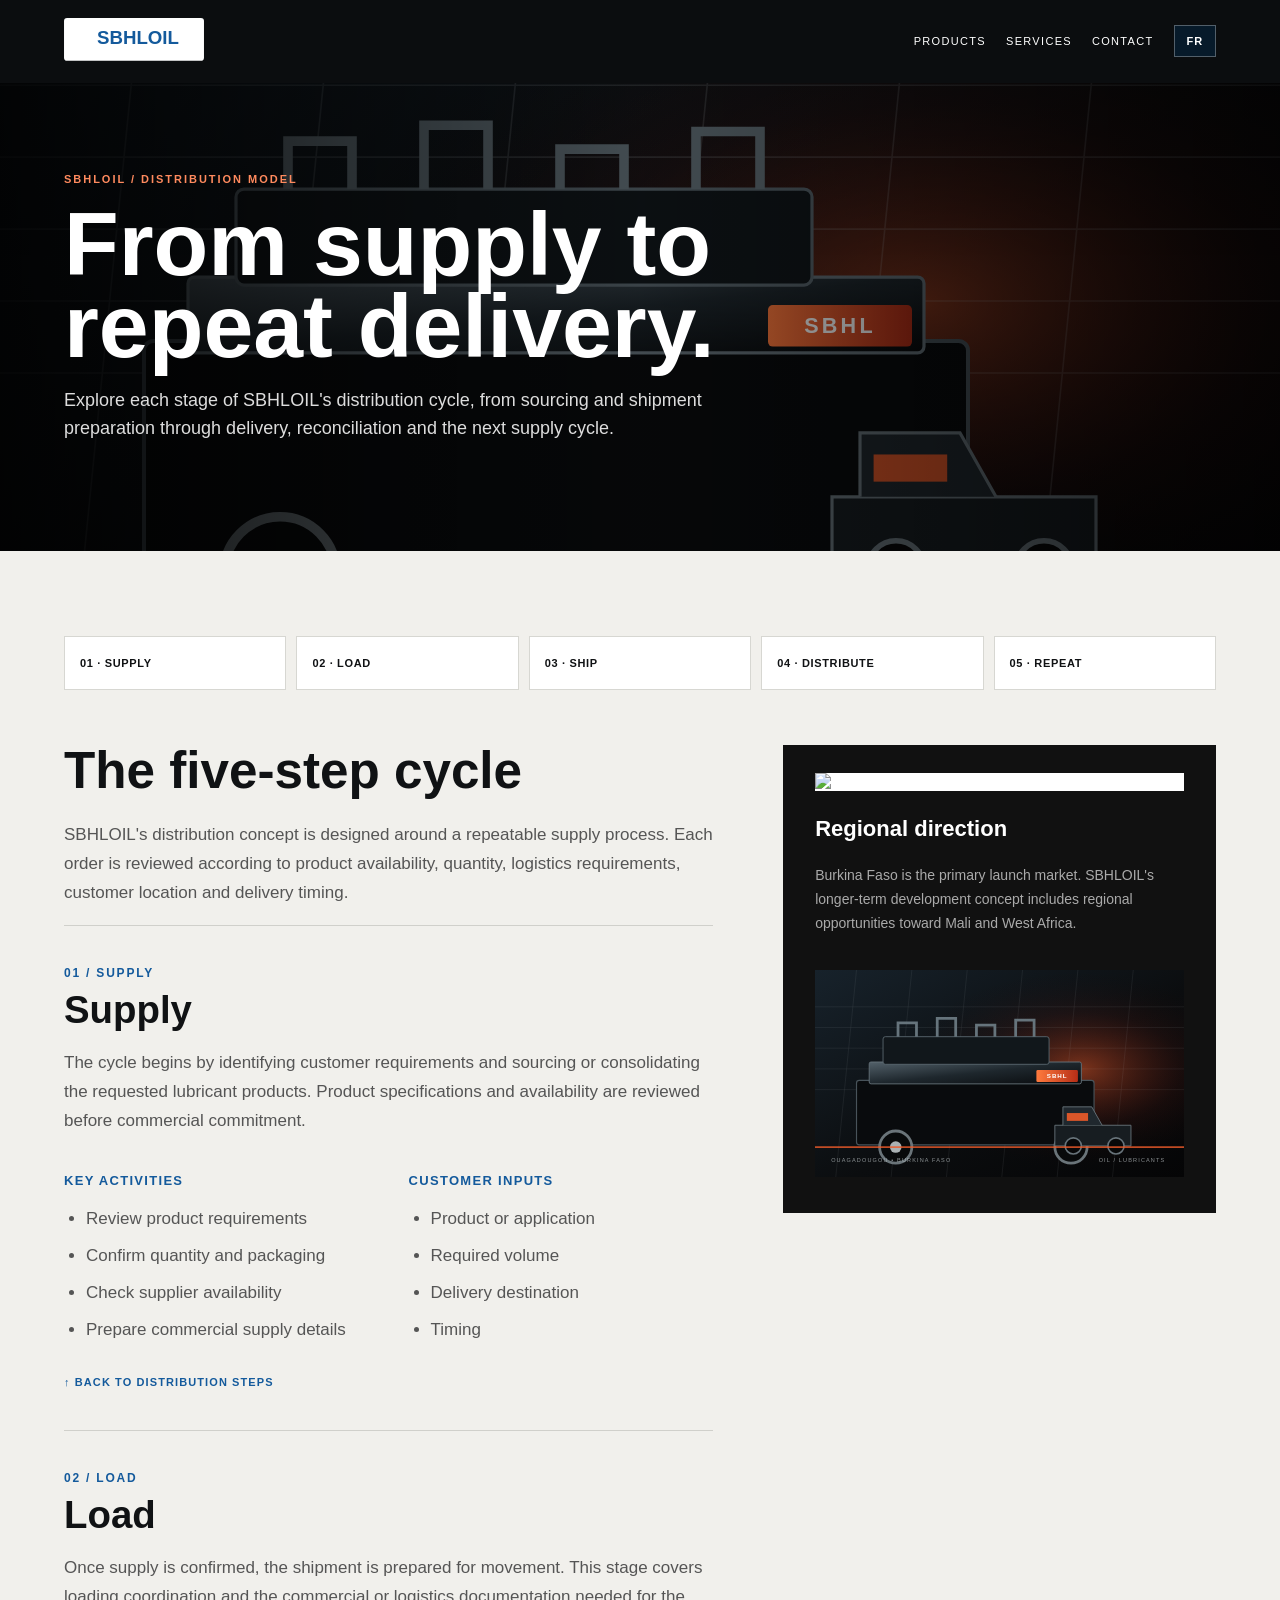
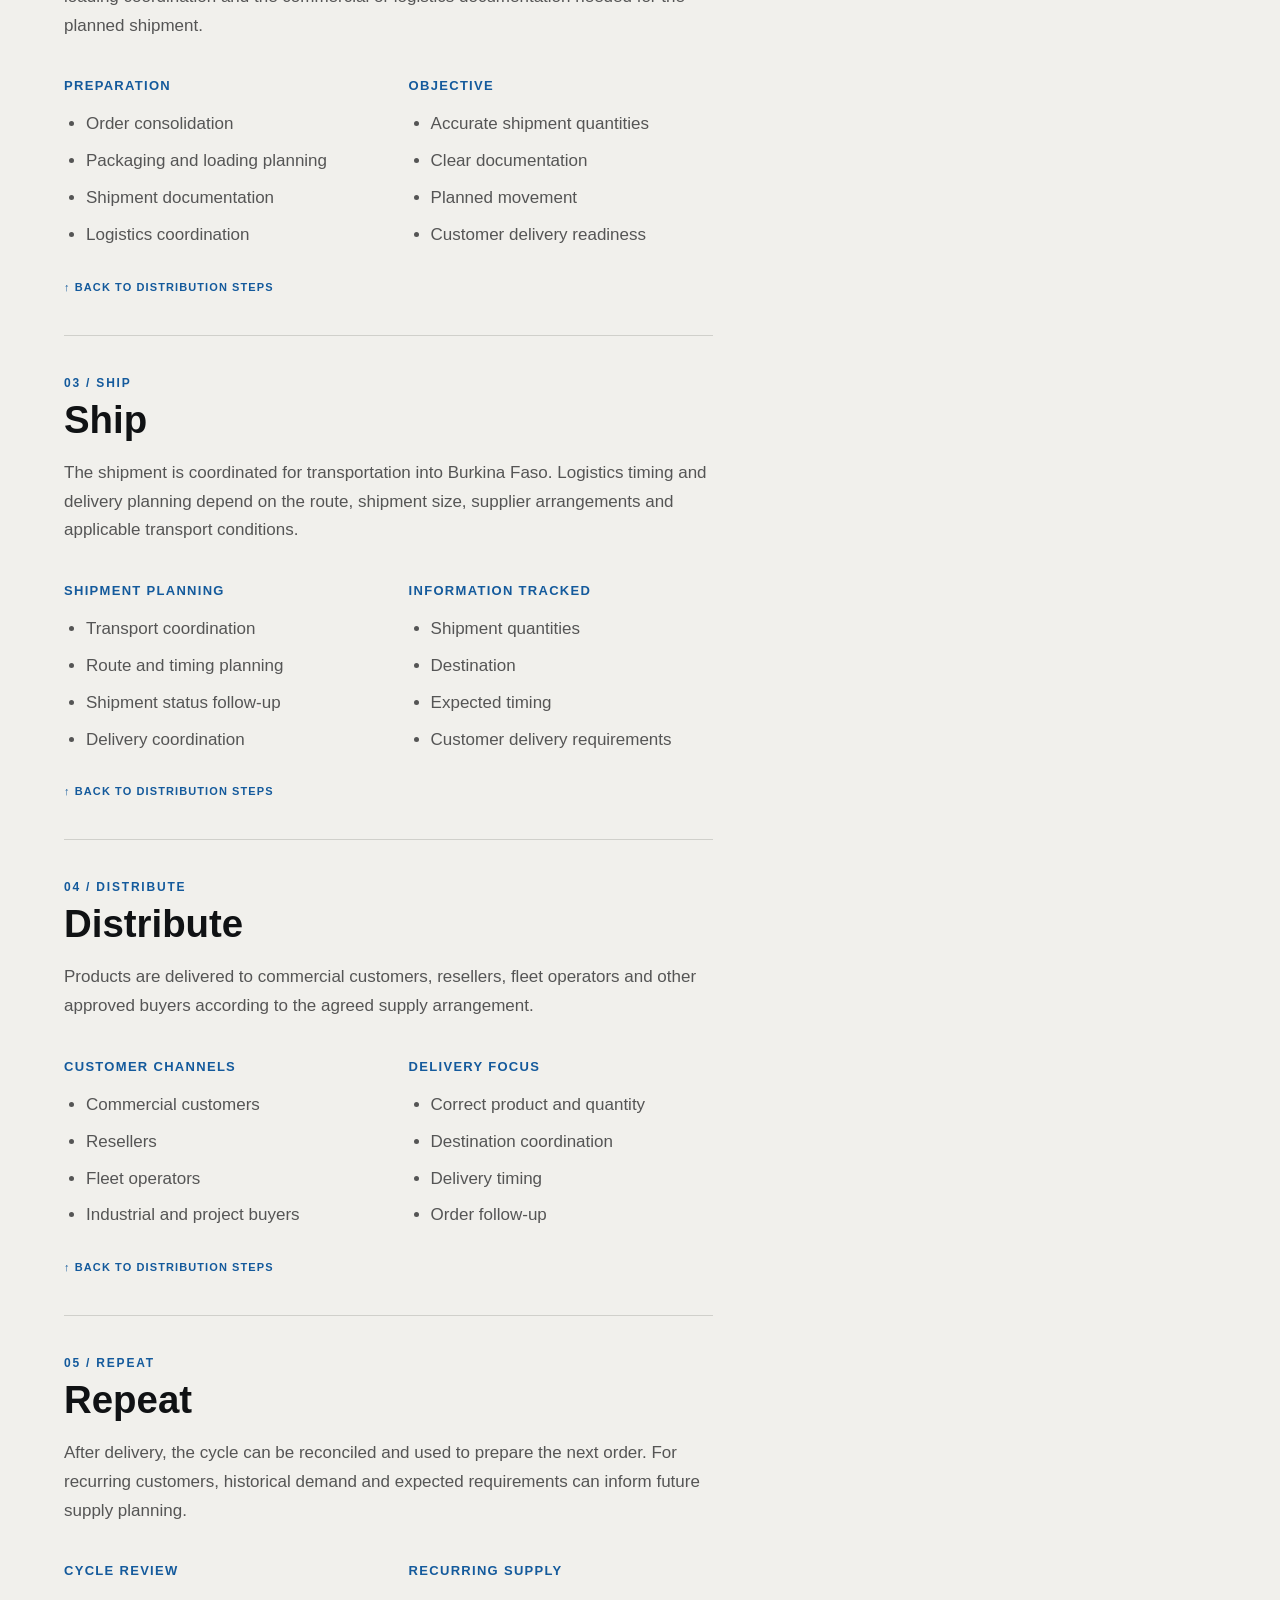
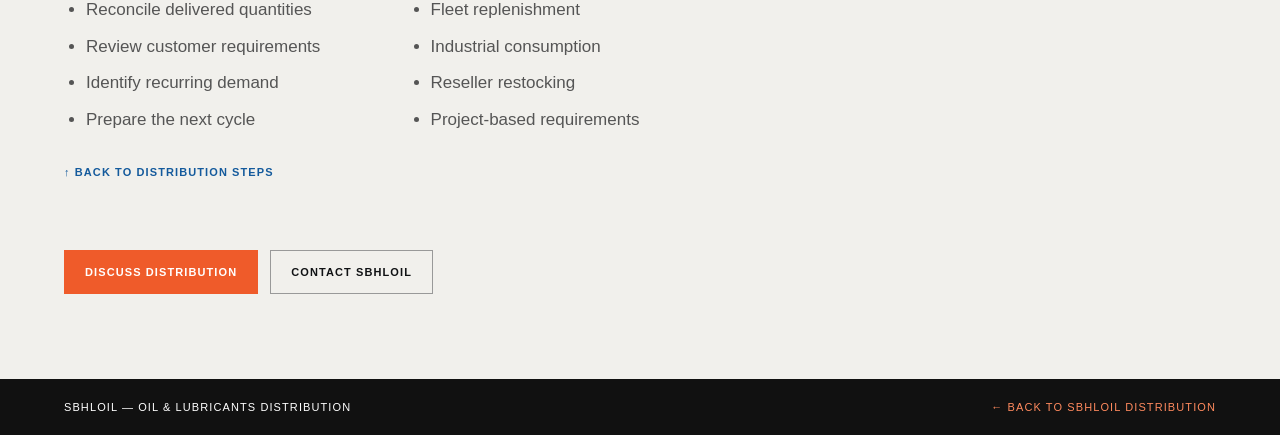
==== commit 6407d46e: "Add English-French language toggle to detail page" ====
--- a/distribution/index.html
+++ b/distribution/index.html
@@ -1,8 +1,8 @@
 <!doctype html>
 <html lang="en"><head><meta charset="utf-8"><meta name="viewport" content="width=device-width,initial-scale=1"><title>SBHLOIL | Distribution Model</title><link rel="stylesheet" href="../assets/detail.css">
 <style>.dist-nav{display:grid;grid-template-columns:repeat(5,1fr);gap:10px;margin:0 0 55px}.dist-nav a{background:#fff;border:1px solid #d7d7d2;padding:20px 15px;font-weight:800;font-size:11px;letter-spacing:.06em;text-transform:uppercase}.dist-nav a:hover{border-color:#145a9c;transform:translateY(-2px)}.dist-step{padding:40px 0;border-top:1px solid #d0d0cb;scroll-margin-top:25px}.dist-step h3{font-size:clamp(29px,3vw,44px);margin:0 0 15px}.dist-step .number{color:#145a9c;font-size:12px;letter-spacing:.15em;font-weight:800;text-transform:uppercase;margin-bottom:8px}.dist-columns{display:grid;grid-template-columns:1fr 1fr;gap:40px;margin-top:20px}.dist-columns h4{font-size:13px;text-transform:uppercase;letter-spacing:.1em;color:#145a9c}.dist-columns li{margin-bottom:8px}.backcat{display:inline-block;margin-top:15px;font-size:11px;font-weight:800;letter-spacing:.1em;text-transform:uppercase;color:#145a9c}@media(max-width:800px){.dist-nav{grid-template-columns:1fr 1fr}.dist-columns{grid-template-columns:1fr}}@media(max-width:500px){.dist-nav{grid-template-columns:1fr}}</style>
-</head><body>
-<header class="detail-header"><a href="../index.html" aria-label="SBHLOIL home"><svg class="sbhl-logo" viewBox="0 0 360 110" xmlns="http://www.w3.org/2000/svg"><rect width="360" height="110" rx="8" fill="#fff"/><text x="85" y="68" font-family="Arial" font-size="48" font-weight="900" fill="#145a9c">SBHLOIL</text></svg></a><nav class="detail-nav"><a href="../index.html#products">Products</a><a href="../index.html#services">Services</a><a href="../index.html#contact">Contact</a></nav></header>
+<style>#detailLangToggle{background:#071a2a;border:1px solid rgba(255,255,255,.3);color:#fff;padding:9px 12px;cursor:pointer;font-size:11px;font-weight:800;letter-spacing:.08em}</style><script src="../assets/detail-lang.js"></script></head><body>
+<header class="detail-header"><a href="../index.html" aria-label="SBHLOIL home"><svg class="sbhl-logo" viewBox="0 0 360 110" xmlns="http://www.w3.org/2000/svg"><rect width="360" height="110" rx="8" fill="#fff"/><text x="85" y="68" font-family="Arial" font-size="48" font-weight="900" fill="#145a9c">SBHLOIL</text></svg></a><nav class="detail-nav"><a href="../index.html#products">Products</a><a href="../index.html#services">Services</a><a href="../index.html#contact">Contact</a><button id="detailLangToggle" type="button" aria-label="Switch language">FR</button></nav></header>
 <section class="detail-hero"><div class="detail-hero-content"><div class="eyebrow">SBHLOIL / DISTRIBUTION MODEL</div><h1>From supply to repeat delivery.</h1><p>Explore each stage of SBHLOIL's distribution cycle, from sourcing and shipment preparation through delivery, reconciliation and the next supply cycle.</p></div></section>
 <main class="detail-main">
 <div class="dist-nav" id="distribution-steps"><a href="#supply">01 · Supply</a><a href="#load">02 · Load</a><a href="#ship">03 · Ship</a><a href="#distribute">04 · Distribute</a><a href="#repeat">05 · Repeat</a></div>
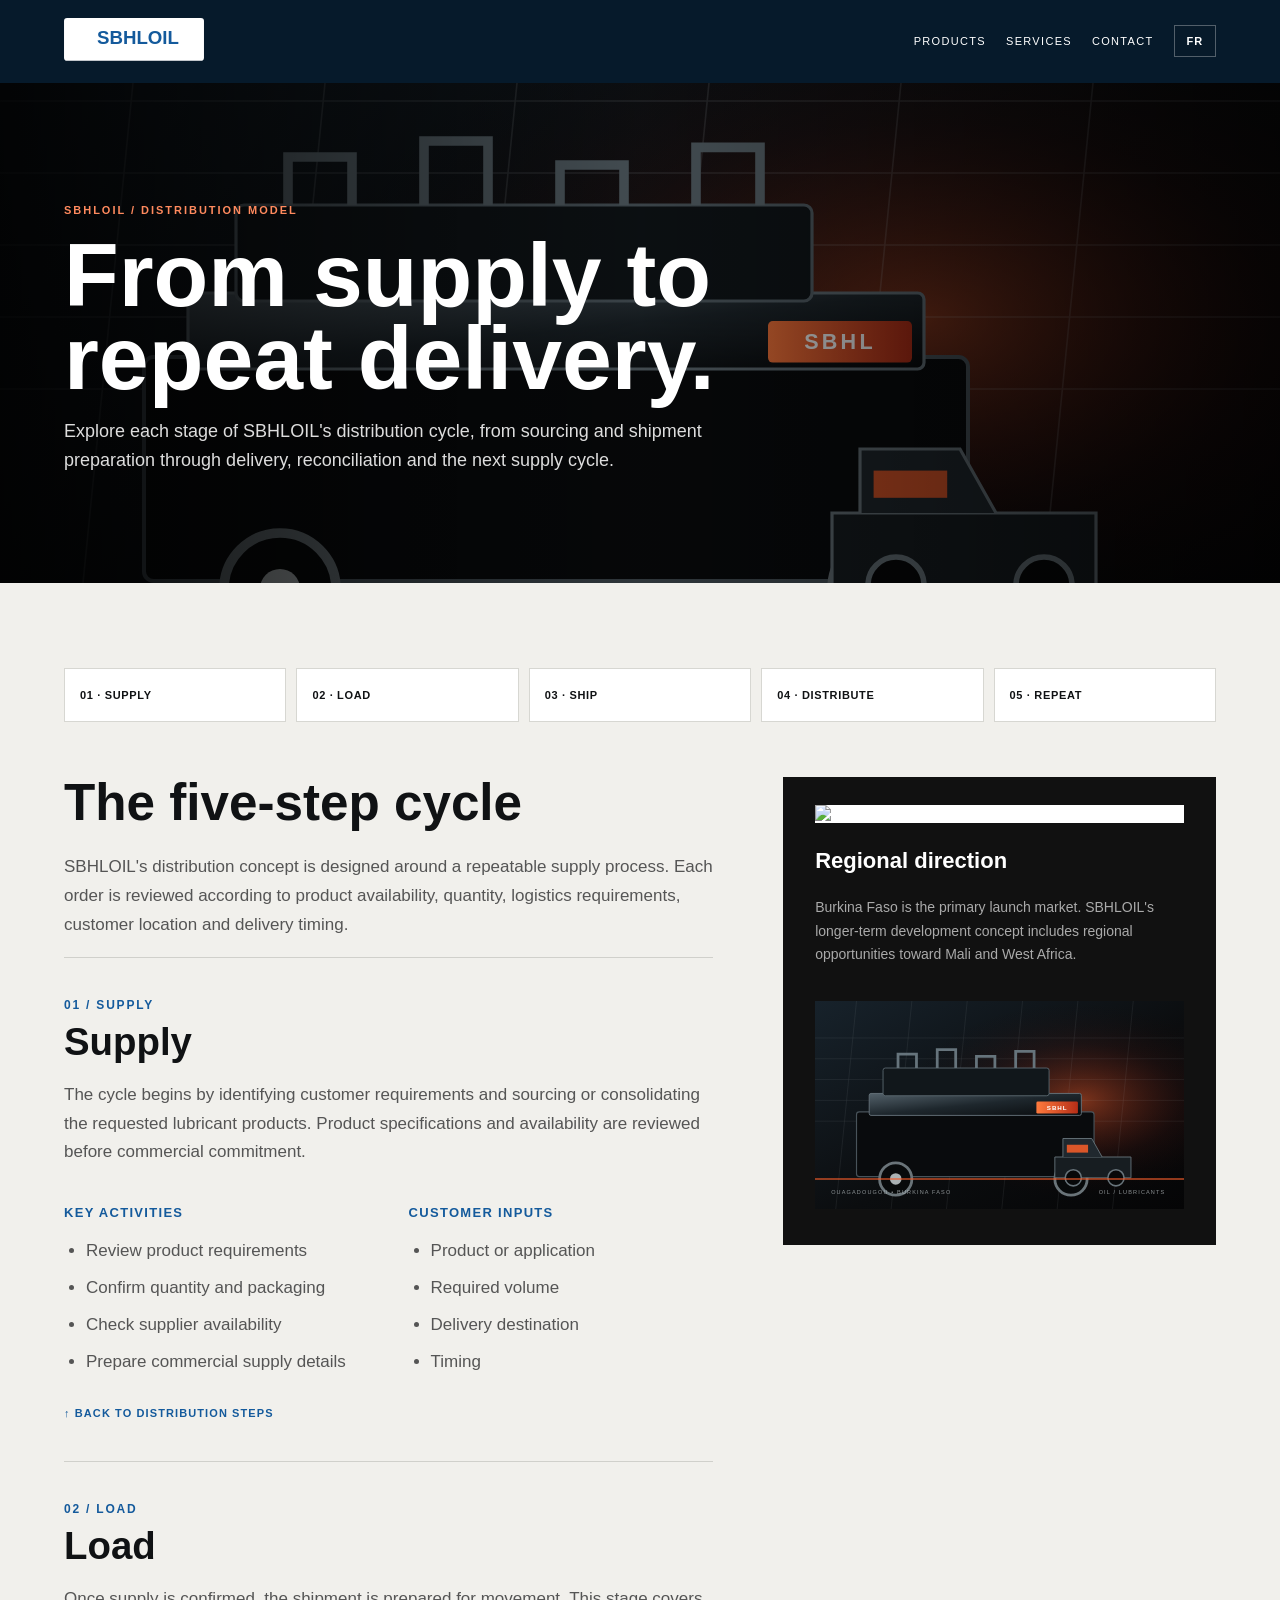
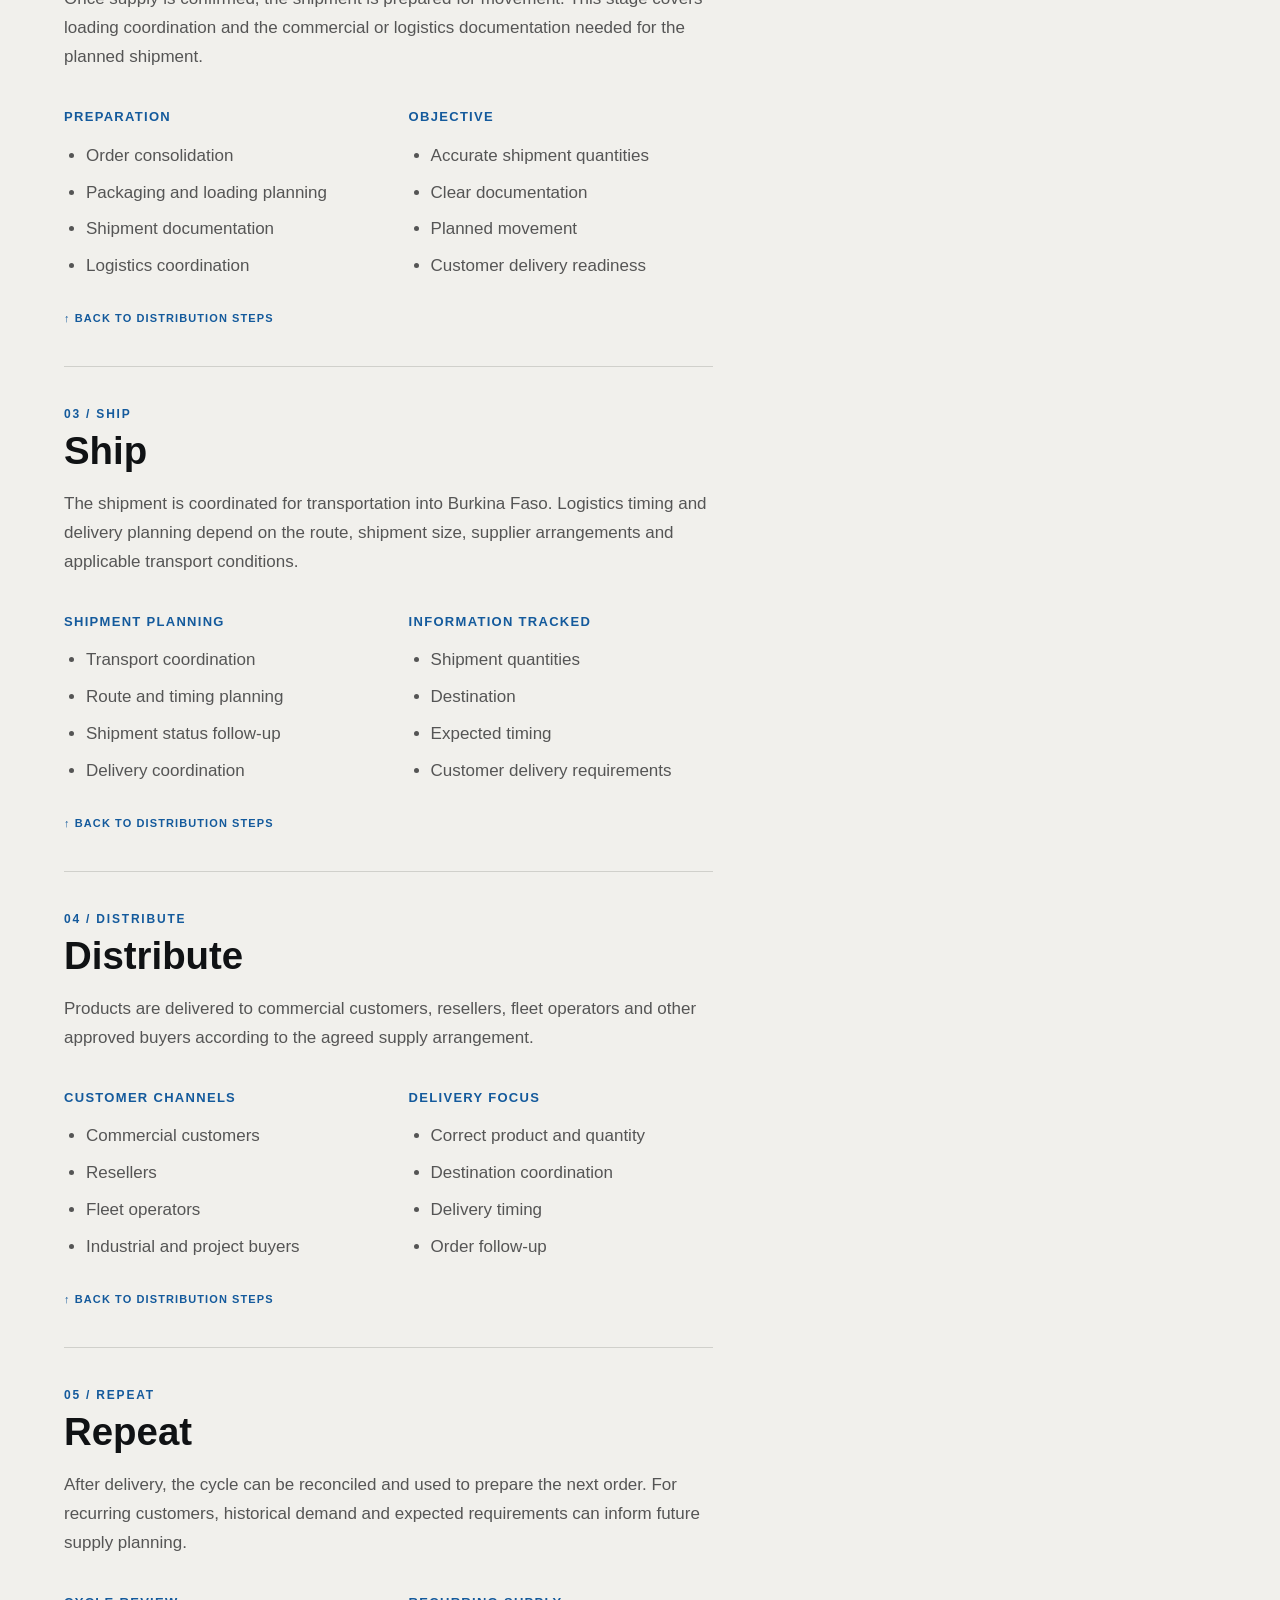
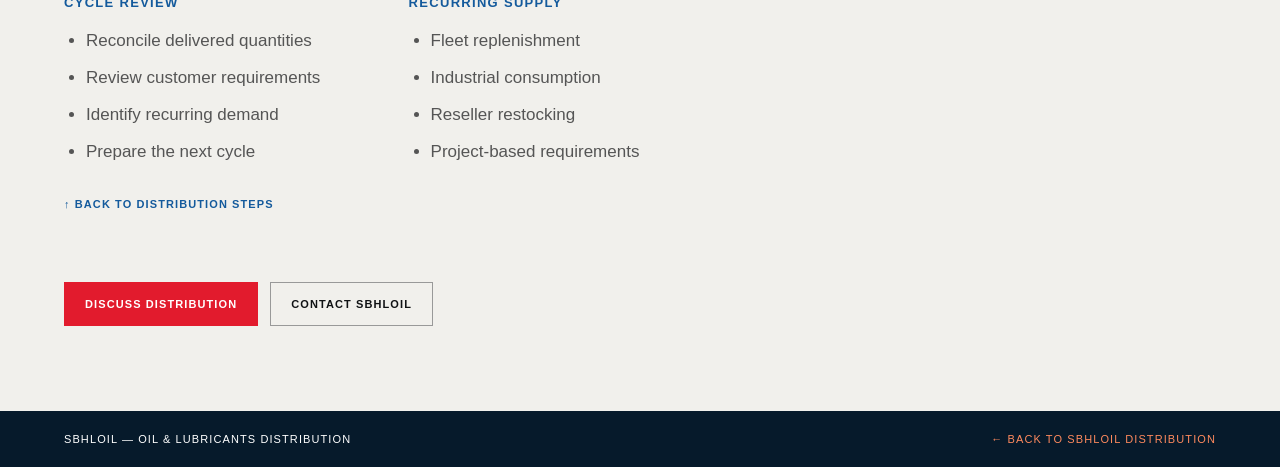
==== commit 0141f647: "Refresh SBHOIL detail page styles" ====
--- a/distribution/index.html
+++ b/distribution/index.html
@@ -1,7 +1,7 @@
 <!doctype html>
-<html lang="en"><head><meta charset="utf-8"><meta name="viewport" content="width=device-width,initial-scale=1"><title>SBHLOIL | Distribution Model</title><link rel="stylesheet" href="../assets/detail.css">
+<html lang="en"><head><meta charset="utf-8"><meta name="viewport" content="width=device-width,initial-scale=1"><title>SBHLOIL | Distribution Model</title><link rel="stylesheet" href="../assets/detail.css?v=20261002-3">
 <style>.dist-nav{display:grid;grid-template-columns:repeat(5,1fr);gap:10px;margin:0 0 55px}.dist-nav a{background:#fff;border:1px solid #d7d7d2;padding:20px 15px;font-weight:800;font-size:11px;letter-spacing:.06em;text-transform:uppercase}.dist-nav a:hover{border-color:#145a9c;transform:translateY(-2px)}.dist-step{padding:40px 0;border-top:1px solid #d0d0cb;scroll-margin-top:25px}.dist-step h3{font-size:clamp(29px,3vw,44px);margin:0 0 15px}.dist-step .number{color:#145a9c;font-size:12px;letter-spacing:.15em;font-weight:800;text-transform:uppercase;margin-bottom:8px}.dist-columns{display:grid;grid-template-columns:1fr 1fr;gap:40px;margin-top:20px}.dist-columns h4{font-size:13px;text-transform:uppercase;letter-spacing:.1em;color:#145a9c}.dist-columns li{margin-bottom:8px}.backcat{display:inline-block;margin-top:15px;font-size:11px;font-weight:800;letter-spacing:.1em;text-transform:uppercase;color:#145a9c}@media(max-width:800px){.dist-nav{grid-template-columns:1fr 1fr}.dist-columns{grid-template-columns:1fr}}@media(max-width:500px){.dist-nav{grid-template-columns:1fr}}</style>
-<style>#detailLangToggle{background:#071a2a;border:1px solid rgba(255,255,255,.3);color:#fff;padding:9px 12px;cursor:pointer;font-size:11px;font-weight:800;letter-spacing:.08em}</style><script src="../assets/detail-lang.js"></script></head><body>
+<style>#detailLangToggle{background:#071a2a;border:1px solid rgba(255,255,255,.3);color:#fff;padding:9px 12px;cursor:pointer;font-size:11px;font-weight:800;letter-spacing:.08em}</style><script src="../assets/detail-lang.js" defer></script></head><body>
 <header class="detail-header"><a href="../index.html" aria-label="SBHLOIL home"><svg class="sbhl-logo" viewBox="0 0 360 110" xmlns="http://www.w3.org/2000/svg"><rect width="360" height="110" rx="8" fill="#fff"/><text x="85" y="68" font-family="Arial" font-size="48" font-weight="900" fill="#145a9c">SBHLOIL</text></svg></a><nav class="detail-nav"><a href="../index.html#products">Products</a><a href="../index.html#services">Services</a><a href="../index.html#contact">Contact</a><button id="detailLangToggle" type="button" aria-label="Switch language">FR</button></nav></header>
 <section class="detail-hero"><div class="detail-hero-content"><div class="eyebrow">SBHLOIL / DISTRIBUTION MODEL</div><h1>From supply to repeat delivery.</h1><p>Explore each stage of SBHLOIL's distribution cycle, from sourcing and shipment preparation through delivery, reconciliation and the next supply cycle.</p></div></section>
 <main class="detail-main">
--- a/assets/detail.css
+++ b/assets/detail.css
@@ -1 +1 @@
-:root{--accent:#ef5b2a;--dark:#0b0d0f;--paper:#f1f0ec;--muted:#a8aaa6;--blue:#145a9c}*{box-sizing:border-box}body{margin:0;background:var(--paper);color:#101214;font-family:Arial,Helvetica,sans-serif}a{text-decoration:none;color:inherit}.detail-header{background:#0b0d0f;color:#fff;padding:18px 5vw;display:flex;align-items:center;justify-content:space-between;gap:20px}.detail-header .sbhl-logo{width:140px}.detail-nav{display:flex;gap:20px;align-items:center;font-size:11px;text-transform:uppercase;letter-spacing:.12em}.detail-nav a:hover{color:#ff8a5e}.detail-hero{position:relative;min-height:460px;background:#090b0c url("sbhl-hero.svg") center/cover no-repeat;color:#fff;display:flex;align-items:flex-end}.detail-hero:after{content:"";position:absolute;inset:0;background:linear-gradient(90deg,rgba(0,0,0,.88),rgba(0,0,0,.35),rgba(0,0,0,.7))}.detail-hero-content{position:relative;z-index:1;width:min(1180px,90%);margin:0 auto;padding:90px 0}.eyebrow{font-size:11px;letter-spacing:.18em;color:#ff8a5e;font-weight:800}.detail-hero h1{font-size:clamp(48px,7vw,90px);line-height:.92;margin:18px 0;max-width:900px}.detail-hero p{max-width:650px;color:#ddd;font-size:18px;line-height:1.6}.detail-main{width:min(1180px,90%);margin:auto;padding:85px 0}.detail-grid{display:grid;grid-template-columns:1.2fr .8fr;gap:70px}.detail-main h2{font-size:clamp(34px,4vw,58px);line-height:1;margin:0 0 25px}.detail-main h3{font-size:22px;margin-top:35px}.detail-main p,.detail-main li{font-size:17px;line-height:1.7;color:#555}.detail-main ul{padding-left:22px}.info-card{background:#111;color:#fff;padding:32px;align-self:start}.info-card .mini-logo{width:150px;background:#fff;padding:5px;margin-bottom:25px}.info-card h3{margin-top:0;color:#fff}.info-card p,.info-card li{color:#aaa;font-size:14px}.detail-actions{display:flex;gap:12px;flex-wrap:wrap;margin-top:30px}.btn{display:inline-block;padding:15px 20px;text-transform:uppercase;font-size:11px;font-weight:800;letter-spacing:.1em;border:1px solid #111}.btn-primary{background:var(--accent);border-color:var(--accent);color:#fff}.btn-dark{background:#111;color:#fff;border-color:#111}.btn-light{border-color:#999}.fact-grid{display:grid;grid-template-columns:repeat(3,1fr);gap:1px;background:#ccc;margin-top:50px}.fact{background:#fff;padding:28px}.fact strong{display:block;font-size:14px;text-transform:uppercase;letter-spacing:.1em}.fact span{display:block;color:#666;margin-top:12px;line-height:1.5}.backbar{background:#111;color:#fff;padding:22px 5vw;display:flex;justify-content:space-between;gap:20px;font-size:11px;text-transform:uppercase;letter-spacing:.1em}.backbar a{color:#ff8a5e}footer{background:#080909;color:#fff;padding:35px 5vw;display:flex;align-items:center;justify-content:space-between;gap:20px;font-size:11px}.footer-logo{width:120px}.footer-logo svg{width:120px;height:auto}@media(max-width:800px){.detail-nav a:not(:last-child){display:none}.detail-grid{grid-template-columns:1fr}.fact-grid{grid-template-columns:1fr}.detail-main{padding:60px 0}.detail-hero{min-height:520px}.detail-hero-content{padding:70px 0}footer{flex-direction:column;align-items:flex-start}}.detail-gallery{background:#fff;padding:70px 5%;display:grid;grid-template-columns:1fr 1.25fr .6fr;gap:18px;align-items:stretch;border-top:1px solid #ddd;border-bottom:1px solid #ddd}.detail-gallery-copy{padding:25px 20px 25px 0}.detail-gallery-copy h2{font-size:clamp(32px,4vw,58px);line-height:.95;margin:15px 0}.detail-gallery-copy p{color:#666;line-height:1.65}.detail-gallery>img{width:100%;height:100%;min-height:330px;object-fit:cover;background:#f3f3f3}.detail-gallery>img:last-child{object-fit:contain;padding:15px}@media(max-width:800px){.detail-gallery{grid-template-columns:1fr}.detail-gallery-copy{padding:0}.detail-gallery>img{min-height:260px}}.card-image{width:100%;display:block;max-height:240px;object-fit:cover;margin:-4px 0 25px;background:#fff}.info-card .card-image+ h3{margin-top:0}+:root{--accent:#e21b2d;--dark:#0b0d0f;--paper:#f1f0ec;--muted:#a8aaa6;--blue:#145a9c}*{box-sizing:border-box}body{margin:0;background:var(--paper);overflow-x:hidden;color:#101214;font-family:Arial,Helvetica,sans-serif}a{text-decoration:none;color:inherit}.detail-header{background:#061a2b;color:#fff;padding:18px 5vw;display:flex;align-items:center;justify-content:space-between;gap:20px}.detail-header .sbhl-logo{width:140px}.detail-nav{display:flex;gap:20px;align-items:center;font-size:11px;text-transform:uppercase;letter-spacing:.12em}.detail-nav a:hover{color:#36a8ff}.detail-hero{position:relative;min-height:500px;background:#090b0c url("sbhl-hero.svg") center/cover no-repeat;color:#fff;display:flex;align-items:flex-end}.detail-hero:after{content:"";position:absolute;inset:0;background:linear-gradient(90deg,rgba(0,0,0,.88),rgba(0,0,0,.35),rgba(0,0,0,.7))}.detail-hero-content{position:relative;z-index:1;width:min(1180px,90%);margin:0 auto;padding:90px 0}.eyebrow{font-size:11px;letter-spacing:.18em;color:#ff8a5e;font-weight:800}.detail-hero h1{font-size:clamp(48px,7vw,90px);line-height:.92;margin:18px 0;max-width:900px}.detail-hero p{max-width:650px;color:#ddd;font-size:18px;line-height:1.6}.detail-main{width:min(1180px,90%);margin:auto;padding:85px 0}.detail-grid{display:grid;grid-template-columns:1.2fr .8fr;gap:70px}.detail-main h2{font-size:clamp(34px,4vw,58px);line-height:1;margin:0 0 25px}.detail-main h3{font-size:22px;margin-top:35px}.detail-main p,.detail-main li{font-size:17px;line-height:1.7;color:#555}.detail-main ul{padding-left:22px}.info-card{background:#111;color:#fff;padding:32px;align-self:start}.info-card .mini-logo{width:150px;background:#fff;padding:5px;margin-bottom:25px}.info-card h3{margin-top:0;color:#fff}.info-card p,.info-card li{color:#aaa;font-size:14px}.detail-actions{display:flex;gap:12px;flex-wrap:wrap;margin-top:30px}.btn{display:inline-block;padding:15px 20px;text-transform:uppercase;font-size:11px;font-weight:800;letter-spacing:.1em;border:1px solid #111}.btn-primary{background:var(--accent);border-color:var(--accent);color:#fff}.btn-dark{background:#111;color:#fff;border-color:#111}.btn-light{border-color:#999}.fact-grid{display:grid;grid-template-columns:repeat(3,1fr);gap:1px;background:#ccc;margin-top:50px}.fact{background:#fff;padding:28px}.fact strong{display:block;font-size:14px;text-transform:uppercase;letter-spacing:.1em}.fact span{display:block;color:#666;margin-top:12px;line-height:1.5}.backbar{background:#061a2b;color:#fff;padding:22px 5vw;display:flex;justify-content:space-between;gap:20px;font-size:11px;text-transform:uppercase;letter-spacing:.1em}.backbar a{color:#ff8a5e}footer{background:#080909;color:#fff;padding:35px 5vw;display:flex;align-items:center;justify-content:space-between;gap:20px;font-size:11px}.footer-logo{width:120px}.footer-logo svg{width:120px;height:auto}@media(max-width:800px){.detail-nav a:not(:last-child){display:none}.detail-grid{grid-template-columns:1fr}.fact-grid{grid-template-columns:1fr}.detail-main{padding:60px 0}.detail-hero{min-height:500px}.detail-hero-content{padding:58px 0}.detail-hero h1{font-size:clamp(42px,12vw,64px)}.detail-hero p{font-size:16px;line-height:1.55}footer{flex-direction:column;align-items:flex-start}}.detail-gallery{background:#fff;padding:70px 5%;display:grid;grid-template-columns:1fr 1.25fr .6fr;gap:18px;align-items:stretch;border-top:1px solid #ddd;border-bottom:1px solid #ddd}.detail-gallery-copy{padding:25px 20px 25px 0}.detail-gallery-copy h2{font-size:clamp(32px,4vw,58px);line-height:.95;margin:15px 0}.detail-gallery-copy p{color:#666;line-height:1.65}.detail-gallery>img{width:100%;height:100%;min-height:330px;object-fit:cover;background:#f3f3f3}.detail-gallery>img:last-child{object-fit:contain;padding:15px}@media(max-width:800px){.detail-gallery{grid-template-columns:1fr}.detail-gallery-copy{padding:0}.detail-gallery>img{min-height:260px}}.card-image{width:100%;display:block;max-height:240px;object-fit:cover;margin:-4px 0 25px;background:#fff}.info-card .card-image+ h3{margin-top:0}
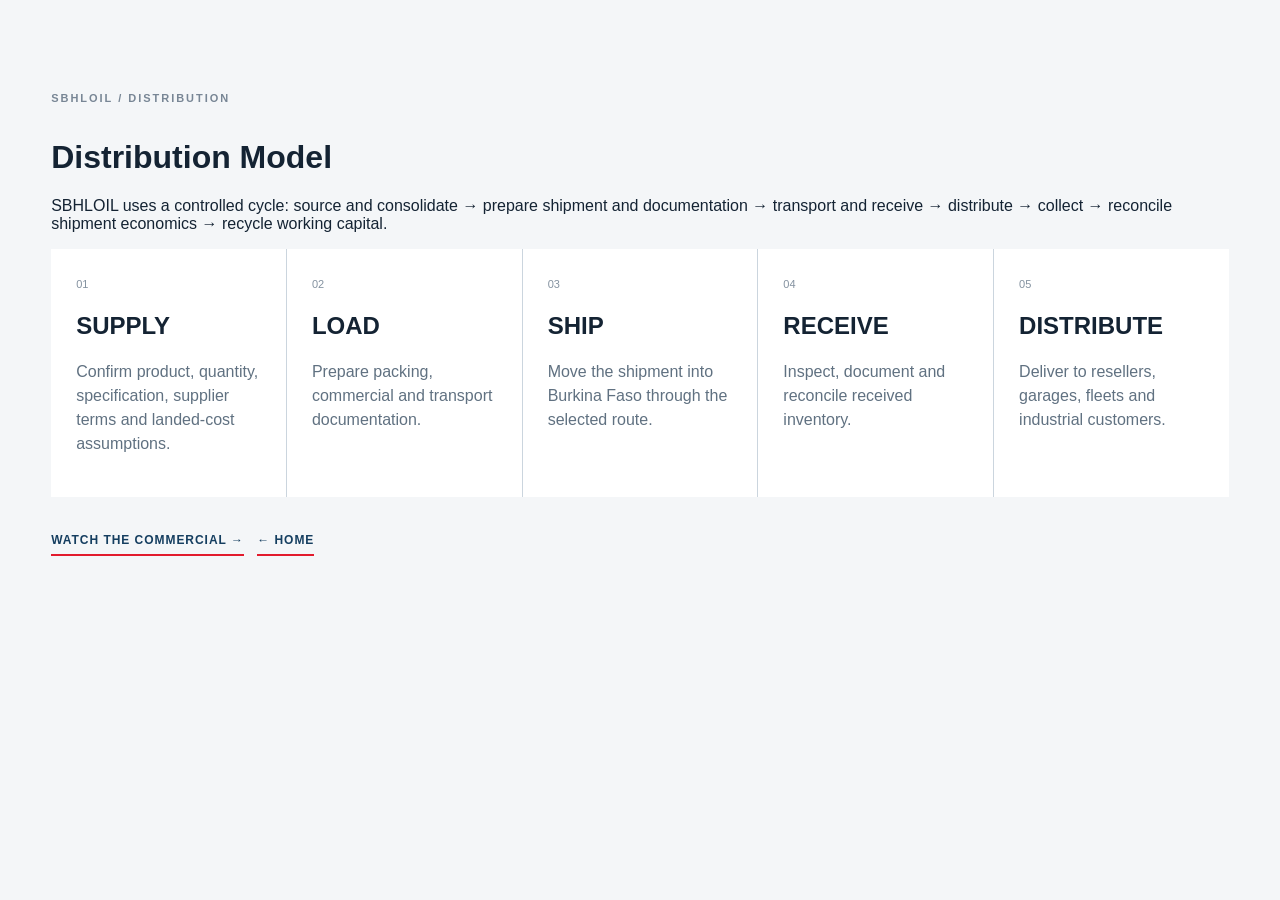
==== commit 0bc0bd7e: "Build SBHLOIL interactive commercial and catalog pages" ====
--- a/distribution/index.html
+++ b/distribution/index.html
@@ -1,18 +1 @@
-<!doctype html>
-<html lang="en"><head><meta charset="utf-8"><meta name="viewport" content="width=device-width,initial-scale=1"><title>SBHLOIL | Distribution Model</title><link rel="stylesheet" href="../assets/detail.css?v=20261002-3">
-<style>.dist-nav{display:grid;grid-template-columns:repeat(5,1fr);gap:10px;margin:0 0 55px}.dist-nav a{background:#fff;border:1px solid #d7d7d2;padding:20px 15px;font-weight:800;font-size:11px;letter-spacing:.06em;text-transform:uppercase}.dist-nav a:hover{border-color:#145a9c;transform:translateY(-2px)}.dist-step{padding:40px 0;border-top:1px solid #d0d0cb;scroll-margin-top:25px}.dist-step h3{font-size:clamp(29px,3vw,44px);margin:0 0 15px}.dist-step .number{color:#145a9c;font-size:12px;letter-spacing:.15em;font-weight:800;text-transform:uppercase;margin-bottom:8px}.dist-columns{display:grid;grid-template-columns:1fr 1fr;gap:40px;margin-top:20px}.dist-columns h4{font-size:13px;text-transform:uppercase;letter-spacing:.1em;color:#145a9c}.dist-columns li{margin-bottom:8px}.backcat{display:inline-block;margin-top:15px;font-size:11px;font-weight:800;letter-spacing:.1em;text-transform:uppercase;color:#145a9c}@media(max-width:800px){.dist-nav{grid-template-columns:1fr 1fr}.dist-columns{grid-template-columns:1fr}}@media(max-width:500px){.dist-nav{grid-template-columns:1fr}}</style>
-<style>#detailLangToggle{background:#071a2a;border:1px solid rgba(255,255,255,.3);color:#fff;padding:9px 12px;cursor:pointer;font-size:11px;font-weight:800;letter-spacing:.08em}</style><script src="../assets/detail-lang.js" defer></script></head><body>
-<header class="detail-header"><a href="../index.html" aria-label="SBHLOIL home"><svg class="sbhl-logo" viewBox="0 0 360 110" xmlns="http://www.w3.org/2000/svg"><rect width="360" height="110" rx="8" fill="#fff"/><text x="85" y="68" font-family="Arial" font-size="48" font-weight="900" fill="#145a9c">SBHLOIL</text></svg></a><nav class="detail-nav"><a href="../index.html#products">Products</a><a href="../index.html#services">Services</a><a href="../index.html#contact">Contact</a><button id="detailLangToggle" type="button" aria-label="Switch language">FR</button></nav></header>
-<section class="detail-hero"><div class="detail-hero-content"><div class="eyebrow">SBHLOIL / DISTRIBUTION MODEL</div><h1>From supply to repeat delivery.</h1><p>Explore each stage of SBHLOIL's distribution cycle, from sourcing and shipment preparation through delivery, reconciliation and the next supply cycle.</p></div></section>
-<main class="detail-main">
-<div class="dist-nav" id="distribution-steps"><a href="#supply">01 · Supply</a><a href="#load">02 · Load</a><a href="#ship">03 · Ship</a><a href="#distribute">04 · Distribute</a><a href="#repeat">05 · Repeat</a></div>
-<div class="detail-grid"><div><h2>The five-step cycle</h2><p>SBHLOIL's distribution concept is designed around a repeatable supply process. Each order is reviewed according to product availability, quantity, logistics requirements, customer location and delivery timing.</p>
-<section class="dist-step" id="supply"><div class="number">01 / Supply</div><h3>Supply</h3><p>The cycle begins by identifying customer requirements and sourcing or consolidating the requested lubricant products. Product specifications and availability are reviewed before commercial commitment.</p><div class="dist-columns"><div><h4>Key activities</h4><ul><li>Review product requirements</li><li>Confirm quantity and packaging</li><li>Check supplier availability</li><li>Prepare commercial supply details</li></ul></div><div><h4>Customer inputs</h4><ul><li>Product or application</li><li>Required volume</li><li>Delivery destination</li><li>Timing</li></ul></div></div><a class="backcat" href="#distribution-steps">↑ Back to distribution steps</a></section>
-<section class="dist-step" id="load"><div class="number">02 / Load</div><h3>Load</h3><p>Once supply is confirmed, the shipment is prepared for movement. This stage covers loading coordination and the commercial or logistics documentation needed for the planned shipment.</p><div class="dist-columns"><div><h4>Preparation</h4><ul><li>Order consolidation</li><li>Packaging and loading planning</li><li>Shipment documentation</li><li>Logistics coordination</li></ul></div><div><h4>Objective</h4><ul><li>Accurate shipment quantities</li><li>Clear documentation</li><li>Planned movement</li><li>Customer delivery readiness</li></ul></div></div><a class="backcat" href="#distribution-steps">↑ Back to distribution steps</a></section>
-<section class="dist-step" id="ship"><div class="number">03 / Ship</div><h3>Ship</h3><p>The shipment is coordinated for transportation into Burkina Faso. Logistics timing and delivery planning depend on the route, shipment size, supplier arrangements and applicable transport conditions.</p><div class="dist-columns"><div><h4>Shipment planning</h4><ul><li>Transport coordination</li><li>Route and timing planning</li><li>Shipment status follow-up</li><li>Delivery coordination</li></ul></div><div><h4>Information tracked</h4><ul><li>Shipment quantities</li><li>Destination</li><li>Expected timing</li><li>Customer delivery requirements</li></ul></div></div><a class="backcat" href="#distribution-steps">↑ Back to distribution steps</a></section>
-<section class="dist-step" id="distribute"><div class="number">04 / Distribute</div><h3>Distribute</h3><p>Products are delivered to commercial customers, resellers, fleet operators and other approved buyers according to the agreed supply arrangement.</p><div class="dist-columns"><div><h4>Customer channels</h4><ul><li>Commercial customers</li><li>Resellers</li><li>Fleet operators</li><li>Industrial and project buyers</li></ul></div><div><h4>Delivery focus</h4><ul><li>Correct product and quantity</li><li>Destination coordination</li><li>Delivery timing</li><li>Order follow-up</li></ul></div></div><a class="backcat" href="#distribution-steps">↑ Back to distribution steps</a></section>
-<section class="dist-step" id="repeat"><div class="number">05 / Repeat</div><h3>Repeat</h3><p>After delivery, the cycle can be reconciled and used to prepare the next order. For recurring customers, historical demand and expected requirements can inform future supply planning.</p><div class="dist-columns"><div><h4>Cycle review</h4><ul><li>Reconcile delivered quantities</li><li>Review customer requirements</li><li>Identify recurring demand</li><li>Prepare the next cycle</li></ul></div><div><h4>Recurring supply</h4><ul><li>Fleet replenishment</li><li>Industrial consumption</li><li>Reseller restocking</li><li>Project-based requirements</li></ul></div></div><a class="backcat" href="#distribution-steps">↑ Back to distribution steps</a></section>
-<div class="detail-actions"><a class="btn btn-primary" href="../index.html#quote">Discuss Distribution</a><a class="btn btn-light" href="../index.html#contact">Contact SBHLOIL</a></div>
-</div><aside class="info-card"><img class="card-image" src="../assets/sbhl-gazpromneft-brand.webp" alt="SBHLOIL and Gazpromneft brand identity"><h3>Regional direction</h3><p>Burkina Faso is the primary launch market. SBHLOIL's longer-term development concept includes regional opportunities toward Mali and West Africa.</p><img src="../assets/sbhl-hero.svg" alt="SBHLOIL distribution illustration" style="width:100%;margin-top:20px"></aside></div></main>
-<div class="backbar"><span>SBHLOIL — Oil & Lubricants Distribution</span><a href="../index.html#distribution">← Back to SBHLOIL Distribution</a></div>
-</body></html>+<!doctype html><html lang="en"><head><meta charset="utf-8"><meta name="viewport" content="width=device-width,initial-scale=1"><title>SBHLOIL | Distribution</title><link rel="stylesheet" href="../assets/style.css?v=20261003-2"></head><body><main class="section"><div class="section-label">SBHLOIL / DISTRIBUTION</div><h1>Distribution Model</h1><p>SBHLOIL uses a controlled cycle: source and consolidate → prepare shipment and documentation → transport and receive → distribute → collect → reconcile shipment economics → recycle working capital.</p><div class="flow"><div id="supply"><span>01</span><h2>SUPPLY</h2><p>Confirm product, quantity, specification, supplier terms and landed-cost assumptions.</p></div><div id="load"><span>02</span><h2>LOAD</h2><p>Prepare packing, commercial and transport documentation.</p></div><div id="ship"><span>03</span><h2>SHIP</h2><p>Move the shipment into Burkina Faso through the selected route.</p></div><div id="receive"><span>04</span><h2>RECEIVE</h2><p>Inspect, document and reconcile received inventory.</p></div><div id="deliver"><span>05</span><h2>DISTRIBUTE</h2><p>Deliver to resellers, garages, fleets and industrial customers.</p></div></div><p><a class="text-link" href="../index.html#commercial">WATCH THE COMMERCIAL →</a> &nbsp; <a class="text-link" href="../index.html">← HOME</a></p></main></body></html>
--- a/assets/style.css
+++ b/assets/style.css
@@ -0,0 +1,42 @@
+:root{--navy:#061a2b;--blue:#0878d1;--blue2:#0b5fa7;--red:#e21b2d;--paper:#f4f6f8;--white:#fff;--text:#142333;--muted:#647384;--line:#d8e0e8;--max:1440px}*{box-sizing:border-box}html{scroll-behavior:smooth}body{margin:0;background:var(--paper);color:var(--text);font-family:Arial,Helvetica,sans-serif}a{text-decoration:none;color:inherit}button,input,select,textarea{font:inherit}.site-header{position:fixed;z-index:50;top:0;left:0;right:0;height:96px;display:flex;align-items:center;padding:10px 4.2vw;background:rgba(3,20,34,.94);backdrop-filter:blur(12px);border-bottom:1px solid rgba(255,255,255,.14)}.brand{display:flex;align-items:center;flex-shrink:0}.sbhl-logo{display:block;width:260px;height:auto}.footer-logo .sbhl-logo{width:190px}.nav{margin-left:auto;display:flex;align-items:center;gap:25px;color:#fff;font-size:14px;font-weight:700}.nav a{padding:10px 0;position:relative}.nav a:hover{color:#36a8ff}.nav a:hover:after{content:"";position:absolute;left:0;right:0;bottom:2px;height:2px;background:#1497ef}.nav-cta{padding:13px 18px!important;background:var(--red);color:#fff}.lang{background:#071a2a;border:1px solid rgba(255,255,255,.2);color:#fff;padding:12px 15px;cursor:pointer;font-weight:700}.menu-toggle{display:none;background:none;border:0;color:#fff;font-size:28px}.hero{height:610px;min-height:610px;position:relative;display:flex;align-items:flex-end;background:#0a1d2f;color:#fff;overflow:hidden;margin-top:96px}.hero-media{position:absolute;inset:0;background-image:url("sbhloil-hero-exact-1.jpg");background-size:cover;background-position:center center;transform:scale(1.02)}.hero-overlay{position:absolute;inset:0;background:linear-gradient(90deg,rgba(2,8,12,.72) 0%,rgba(2,10,15,.52) 42%,rgba(2,8,12,.18) 72%,rgba(2,5,8,.48) 100%)}.hero-content{position:relative;z-index:2;width:min(var(--max),91%);margin:0 auto 78px}.eyebrow{font-size:13px;letter-spacing:.22em;font-weight:800}.hero h1{font-size:clamp(50px,5.3vw,80px);line-height:.99;max-width:790px;margin:16px 0;letter-spacing:-.025em}.hero h1::first-line{color:#fff}.hero-copy{font-size:19px;line-height:1.45;max-width:650px;color:#edf3f8;margin:0}.actions{display:flex;gap:14px;margin-top:26px}.btn{display:inline-block;border:1px solid transparent;padding:16px 24px;font-size:13px;font-weight:800;letter-spacing:.08em;text-transform:uppercase;cursor:pointer}.btn-primary{background:var(--red);color:#fff}.btn-primary:hover{background:#c91122}.btn-ghost{border-color:#fff;color:#fff;background:rgba(0,0,0,.15)}.hero-scroll{display:none}.ticker{background:var(--navy);color:#fff;display:grid;grid-template-columns:repeat(4,1fr);padding:20px 5vw;font-size:12px;font-weight:800;letter-spacing:.08em;gap:0}.ticker>div{padding:0 28px;border-right:1px solid rgba(255,255,255,.16)}.ticker>div:first-child{padding-left:0}.ticker>div:last-child{border:0}.section{padding:92px 4vw}.section-label{font-size:11px;letter-spacing:.18em;font-weight:800;color:#788695;margin-bottom:35px}.dark{background:var(--navy);color:#fff}.dark .section-label{color:#9eacb8}.split,.section-head,.form-layout{width:min(var(--max),92%);margin:auto}.split{display:grid;grid-template-columns:1fr 1fr;gap:7vw}.split h2,.section-head h2,.form-layout h2{font-size:clamp(38px,4.5vw,66px);line-height:1.03;margin:0;max-width:800px}.lead{font-size:19px;line-height:1.7;color:var(--muted)}.text-link{display:inline-block;margin-top:20px;font-weight:800;text-transform:uppercase;font-size:12px;letter-spacing:.08em;border-bottom:2px solid var(--red);padding-bottom:7px;color:#153e60}.brand-showcase{background:#fff}.showcase-grid{width:min(var(--max),92%);margin:auto;display:grid;grid-template-columns:.9fr 1.1fr;gap:5vw;align-items:center}.showcase-copy h2{font-size:clamp(40px,4.5vw,68px);line-height:1.02;margin:15px 0 22px}.showcase-copy>p:not(.eyebrow){font-size:18px;line-height:1.65;color:#536270;max-width:620px}.showcase-points{display:flex;flex-wrap:wrap;gap:9px;margin:25px 0}.showcase-points span{font-size:10px;text-transform:uppercase;letter-spacing:.1em;font-weight:800;border:1px solid #ccd7e0;padding:9px 11px;color:#31516c}.showcase-gallery{display:grid;grid-template-columns:1.4fr .6fr;gap:12px}.showcase-gallery figure{margin:0;position:relative;overflow:hidden;background:#edf2f5}.showcase-gallery img{width:100%;height:100%;display:block;object-fit:cover}.showcase-main{min-height:470px}.showcase-main figcaption{position:absolute;left:0;right:0;bottom:0;background:linear-gradient(transparent,rgba(2,20,34,.9));padding:55px 18px 16px;color:#fff;font-size:11px;text-transform:uppercase;letter-spacing:.1em}.showcase-brand{min-height:250px;border:1px solid #d8e0e8}.showcase-brand img{object-fit:contain;padding:10px}.products{padding-top:70px}.section-head{display:flex;justify-content:space-between;align-items:end;gap:40px;margin-bottom:38px}.section-head p{max-width:440px;color:#b8c2ca;line-height:1.6}.card-grid{width:min(var(--max),92%);margin:auto;display:grid;grid-template-columns:repeat(5,1fr);gap:10px}.feature-card{min-height:315px;padding:22px;background-color:#09243a;background-size:cover;background-position:center;position:relative;display:flex;flex-direction:column;justify-content:flex-end;color:#fff;overflow:hidden;border:1px solid rgba(255,255,255,.1)}.feature-card:before{content:"";position:absolute;inset:0;background:linear-gradient(transparent 30%,rgba(2,15,26,.92) 100%)}.feature-card>*{position:relative;z-index:1}.feature-card:nth-child(1){background-image:url("official-distributor.webp")}.feature-card:nth-child(2){background-image:url("official-distributor.webp");background-position:70% center}.feature-card:nth-child(3){background-image:url("sbhl-gazpromneft-brand.webp")}.feature-card:nth-child(4){background-image:url("official-distributor.webp");background-position:left center}.feature-card:nth-child(5){background-image:url("sbhl-gazpromneft-brand.webp")}.feature-card:hover{transform:translateY(-4px)}.feature-card .card-num{color:#cbd6df;font-size:11px}.feature-card h3{font-size:25px;line-height:1.08;margin:10px 0 7px}.feature-card p{color:#e2e9ee;line-height:1.4;font-size:13px;margin:0 0 10px}.feature-card span:last-child{font-size:11px;letter-spacing:.1em;color:#ff4554;font-weight:800}.service-list{max-width:1200px;margin:auto;border-top:1px solid var(--line)}.service-row{display:grid;grid-template-columns:70px 1.3fr 1fr 40px;align-items:center;gap:30px;padding:24px 0;border-bottom:1px solid var(--line)}.service-row span{color:#8998a6;font-size:12px}.service-row h3{font-size:28px;margin:0}.service-row p{color:#607181}.service-row b{font-size:24px;color:var(--red)}.service-row:hover h3{color:var(--blue)}.industry-grid{max-width:1200px;margin:auto;display:grid;grid-template-columns:repeat(3,1fr);gap:1px;background:rgba(255,255,255,.14)}.industry{min-height:200px;background:#09243a;padding:28px;display:flex;flex-direction:column;transition:.25s}.industry:hover{background:#0c3150}.industry span{color:#94a9ba;font-size:11px}.industry strong{font-size:30px;margin-top:auto}.industry em{font-style:normal;color:#36a8ff;font-size:25px}.flow{max-width:1200px;margin:auto;display:grid;grid-template-columns:repeat(5,1fr);gap:1px;background:#cbd5de}.flow>div{background:#fff;padding:25px;min-height:210px}.flow span{font-size:11px;color:#8492a0}.flow h3{margin-top:55px}.flow p{color:#607181;line-height:1.5}.resource-grid{max-width:1200px;margin:auto;display:grid;grid-template-columns:repeat(3,1fr);gap:16px}.resource{padding:32px;border:1px solid #ccd7e0;min-height:220px;display:flex;flex-direction:column;background:#fff}.resource:hover{border-color:var(--blue)}.resource span{font-size:10px;color:var(--red);font-weight:800}.resource h3{font-size:27px;margin-top:auto}.resource p{color:#607181}.form-layout{display:grid;grid-template-columns:.8fr 1.2fr;gap:9vw}.form-layout h2{margin-bottom:22px}.form-layout>div>p{color:#b5c0c8;line-height:1.6;max-width:420px}.phone{display:inline-block;color:#36a8ff;font-size:20px;margin-top:18px}.contact-form{display:grid;gap:15px}.contact-form label{font-size:11px;letter-spacing:.08em;text-transform:uppercase;color:#aeb9c1}.contact-form input,.contact-form select,.contact-form textarea{width:100%;margin-top:7px;border:1px solid #415464;background:#081d2e;color:#fff;padding:14px;outline:none}.contact-form input:focus,.contact-form select:focus,.contact-form textarea:focus{border-color:#36a8ff}.two{display:grid;grid-template-columns:1fr 1fr;gap:15px}.form-status{min-height:20px;color:#62c2ff;font-size:12px}.contact-grid{max-width:1200px;margin:auto;display:grid;grid-template-columns:repeat(3,1fr);gap:40px}.country{font-size:11px;letter-spacing:.15em;color:#778695;font-weight:800}.big-phone{display:inline-block;font-size:27px;font-weight:800;margin:18px 0;color:#123b5e}.contact-grid p:last-child{color:#607181}.legal{padding-top:40px;padding-bottom:40px}.legal-box{max-width:1200px;margin:auto;border-top:1px solid #ccd5dd;padding-top:25px}.legal-box>div:first-child{display:flex;justify-content:space-between;font-size:10px;letter-spacing:.15em;font-weight:800}.legal-box p{max-width:950px;color:#607181;line-height:1.65;font-size:13px}.legal-links{display:flex;gap:25px;font-size:11px;font-weight:800;text-transform:uppercase}.legal-links a:hover{color:var(--red)}footer{background:#031522;color:#fff;padding:32px 4vw;display:flex;align-items:center;justify-content:space-between;gap:20px;font-size:11px}footer a{color:#36a8ff;font-weight:800}.strategic-band{background:#fff;display:grid;grid-template-columns:1.2fr .8fr;align-items:center;min-height:260px}.strategic-band .brand-panel{padding:45px 7vw;background:linear-gradient(120deg,#fff,#eef5fa)}.strategic-band .brand-panel h2{margin:0;font-size:42px;color:#08263e}.strategic-band .brand-panel p{color:#607181;line-height:1.5}.strategic-band .image-panel{height:100%;min-height:260px;background:url("official-distributor.webp") center/cover}.@media(max-width:1100px){.nav{gap:16px;font-size:12px}.card-grid{grid-template-columns:repeat(3,1fr)}.hero-content{margin-bottom:65px}}@media(max-width:1000px){.site-header{height:72px;padding:8px 28px;background:#020609}.brand .sbhl-logo{width:175px}.menu-toggle{display:block;margin-left:auto;font-size:0;width:48px;height:48px;position:relative;background-image:linear-gradient(#fff,#fff);background-repeat:no-repeat;background-position:center 14px;background-size:40px 4px}.menu-toggle:after,.menu-toggle:before{content:"";position:absolute;left:4px;width:40px;height:4px;background:#fff}.menu-toggle:after{top:22px}.menu-toggle:before{top:30px}.nav{position:absolute;top:72px;left:0;right:0;background:#020a10;display:none;flex-direction:column;align-items:stretch;padding:16px 5vw;border-bottom:1px solid #314657}.nav.open{display:flex}.nav a,.lang{padding:13px}.hero{margin-top:72px;height:680px;min-height:680px;align-items:flex-end}.hero-media{background-size:cover;background-position:center center}.hero-overlay{background:linear-gradient(90deg,rgba(2,6,9,.72) 0%,rgba(2,7,10,.46) 55%,rgba(2,5,8,.52) 100%)}.hero-content{width:calc(100% - 44px);margin:0 auto 42px}.hero .eyebrow{font-size:11px;letter-spacing:.19em;line-height:1.45;margin-bottom:14px}.hero h1{font-size:clamp(44px,11.5vw,58px);line-height:.98;max-width:100%;margin:0 0 20px;letter-spacing:-.03em}.hero-copy{font-size:16px;line-height:1.5;max-width:100%;margin-bottom:0}.actions{display:grid;grid-template-columns:1fr 1fr;gap:12px;margin-top:24px}.actions .btn{min-height:64px;display:flex;align-items:center;justify-content:center;text-align:center;padding:12px 14px;font-size:11px;line-height:1.25}.btn-ghost{border-color:rgba(255,255,255,.5);background:rgba(8,10,12,.35)}.hero-scroll{display:block;position:absolute;right:12px;bottom:24px;writing-mode:vertical-rl;font-size:10px;letter-spacing:.25em;color:#fff;z-index:3}.ticker{grid-template-columns:1fr 1fr}.ticker>div{padding:12px 15px;border-right:1px solid rgba(255,255,255,.15)}.section{padding:70px 6vw}.split,.form-layout{grid-template-columns:1fr;gap:38px}.section-head{display:block}.card-grid,.industry-grid,.resource-grid,.contact-grid{grid-template-columns:1fr}.service-row{grid-template-columns:35px 1fr 30px}.service-row p{grid-column:2/3;margin:0}.service-row h3{font-size:23px}.flow{grid-template-columns:1fr}.two{grid-template-columns:1fr}.showcase-grid{grid-template-columns:1fr;gap:30px}.showcase-gallery{grid-template-columns:1fr 1fr}.showcase-main{min-height:390px}.showcase-brand{min-height:190px}.strategic-band{grid-template-columns:1fr}.strategic-band .image-panel{min-height:220px}footer{flex-direction:column;align-items:flex-start}}
+@media(max-width:520px){.brand .sbhl-logo{width:170px}.hero-content{width:calc(100% - 40px);margin-bottom:40px}.hero h1{font-size:46px;line-height:.98}.hero-copy{font-size:15px;line-height:1.5}.actions{gap:10px;margin-top:22px}.actions .btn{min-height:60px;padding:12px 10px;font-size:10px}.hero{height:620px;min-height:620px}}
+
+/* --- SBHLOIL reference-layout refresh --- */
+.site-header{position:absolute;top:0;background:linear-gradient(180deg,rgba(3,12,20,.72),rgba(3,12,20,0));border-bottom:0;backdrop-filter:none}
+.site-header .brand{visibility:hidden;width:0;overflow:hidden}
+.nav{background:rgba(3,18,31,.72);padding:7px 10px;border-radius:4px}
+.hero.hero-reference{margin-top:0;height:auto;min-height:0;aspect-ratio:1536/716;display:block;background:#061a2b}
+.hero.hero-reference .hero-media{position:absolute;inset:0;transform:none;background:none}
+.hero.hero-reference .hero-media img{display:block;width:100%;height:100%;object-fit:cover;object-position:center}
+.hero.hero-reference .hero-overlay,.hero.hero-reference .hero-content,.hero.hero-reference .hero-scroll{display:none}
+.hero-actions{display:flex;justify-content:center;gap:12px;padding:14px 5vw;background:#061a2b}
+.hero-actions .btn{min-width:210px;text-align:center}
+.hero-actions .btn-ghost{border-color:rgba(255,255,255,.55);background:transparent}
+@media(max-width:1000px){
+  .site-header{height:72px;padding:8px 20px}
+  .nav{top:72px;background:#020a10}
+  .hero.hero-reference{aspect-ratio:1536/716}
+  .hero-actions{display:grid;grid-template-columns:1fr 1fr;padding:10px 20px;gap:10px}
+  .hero-actions .btn{min-width:0;min-height:54px;padding:10px 8px;font-size:10px;display:flex;align-items:center;justify-content:center}
+}
+@media(max-width:520px){
+  .hero-actions{padding:9px 14px}
+  .hero-actions .btn{min-height:50px;font-size:9px}
+}
+
+/* --- Preserve SBHLOIL header branding over the new reference hero --- */
+.site-header .brand{visibility:visible!important;width:auto!important;overflow:visible!important;display:flex!important;flex-shrink:0!important}
+.site-header .brand .sbhl-logo{display:block!important;visibility:visible!important}
+.site-header{z-index:100}
+@media(max-width:1000px){
+  .site-header .brand{visibility:visible!important;width:auto!important}
+  .site-header .brand .sbhl-logo{width:175px!important}
+  .site-header .nav{display:none}
+  .site-header .nav.open{display:flex}
+}
+@media(max-width:520px){
+  .site-header .brand .sbhl-logo{width:170px!important}
+}
+/* Keep the reference hero clean: the original hero text/nav must not overlay it. */
+.hero.hero-reference{margin-top:72px}
+@media(min-width:1001px){.hero.hero-reference{margin-top:96px}}
